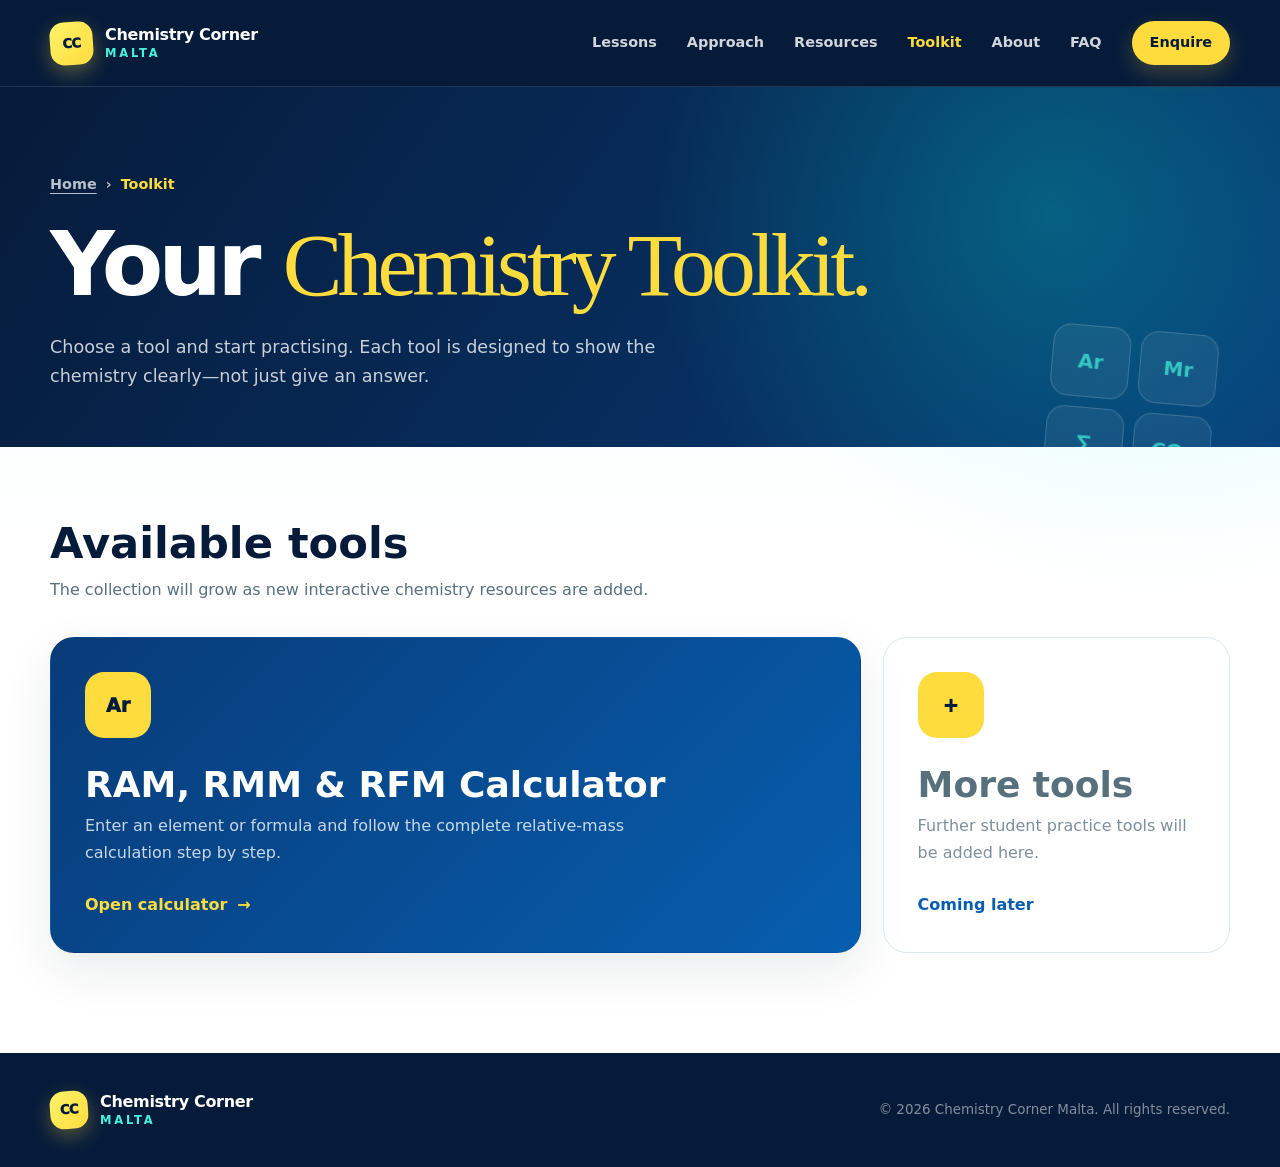
==== toolkit/index.html @ 8fa3ec8e "Create separate Chemistry Toolkit page" ====
<!doctype html>
<html lang="en">
<head>
  <meta charset="utf-8">
  <meta name="viewport" content="width=device-width, initial-scale=1">
  <meta name="description" content="Free student-friendly chemistry tools from Chemistry Corner Malta.">
  <meta name="theme-color" content="#061b3a">
  <title>Chemistry Toolkit | Chemistry Corner Malta</title>
  <link rel="stylesheet" href="../styles.css">
  <link rel="stylesheet" href="toolkit.css">
</head>
<body class="tool-page">
  <a class="skip-link" href="#main">Skip to main content</a>
  <header class="site-header" id="top">
    <div class="container nav-wrap">
      <a class="brand" href="../" aria-label="Chemistry Corner Malta home">
        <span class="brand-mark" aria-hidden="true">CC</span>
        <span><strong>Chemistry Corner</strong><small>Malta</small></span>
      </a>
      <button class="menu-toggle" type="button" aria-expanded="false" aria-controls="site-nav">
        <span class="sr-only">Open menu</span><span></span><span></span><span></span>
      </button>
      <nav id="site-nav" aria-label="Main navigation">
        <a href="../#lessons">Lessons</a>
        <a href="../#approach">Approach</a>
        <a href="../#resources">Resources</a>
        <a href="./" aria-current="page">Toolkit</a>
        <a href="../#about">About</a>
        <a href="../#faq">FAQ</a>
        <a class="nav-cta" href="../#contact">Enquire</a>
      </nav>
    </div>
  </header>

  <main class="subpage-main" id="main">
    <section class="toolkit-hero">
      <div class="container">
        <p class="breadcrumbs"><a href="../">Home</a><span aria-hidden="true">›</span><strong>Toolkit</strong></p>
        <h1>Your <em>Chemistry Toolkit.</em></h1>
        <p class="toolkit-hero-copy">Choose a tool and start practising. Each tool is designed to show the chemistry clearly—not just give an answer.</p>
        <div class="toolkit-symbols" aria-hidden="true"><span>Ar</span><span>Mr</span><span>∑</span><span>CO₂</span></div>
      </div>
    </section>

    <section class="toolkit-directory">
      <div class="container">
        <div class="directory-intro">
          <h2>Available tools</h2>
          <p>The collection will grow as new interactive chemistry resources are added.</p>
        </div>
        <div class="tool-grid">
          <a class="tool-card primary" href="mass-calculator/">
            <div>
              <span class="tool-card-icon" aria-hidden="true">Ar</span>
              <h2>RAM, RMM &amp; RFM Calculator</h2>
              <p>Enter an element or formula and follow the complete relative-mass calculation step by step.</p>
            </div>
            <span class="tool-card-action">Open calculator <span aria-hidden="true">→</span></span>
          </a>
          <article class="tool-card muted-card">
            <div>
              <span class="tool-card-icon" aria-hidden="true">+</span>
              <h3>More tools</h3>
              <p>Further student practice tools will be added here.</p>
            </div>
            <span class="tool-card-action">Coming later</span>
          </article>
        </div>
      </div>
    </section>
  </main>

  <footer>
    <div class="container footer-inner">
      <a class="brand footer-brand" href="../">
        <span class="brand-mark" aria-hidden="true">CC</span>
        <span><strong>Chemistry Corner</strong><small>Malta</small></span>
      </a>
      <p>© <span id="year">2026</span> Chemistry Corner Malta. All rights reserved.</p>
    </div>
  </footer>
  <script src="../script.js"></script>
</body>
</html>
---- styles.css ----
:root {
  --navy-950: #061b3a;
  --navy-900: #083b78;
  --navy-800: #075eaf;
  --teal-500: #00dbc8;
  --teal-400: #45f4df;
  --teal-100: #d6fffa;
  --gold-500: #ffdc3d;
  --blue-500: #2388ff;
  --purple-500: #7567f8;
  --coral-500: #ff6f70;
  --ink: #123352;
  --muted: #58707e;
  --paper: #f7fbfc;
  --white: #ffffff;
  --line: #dce8ec;
  --shadow: 0 24px 60px rgba(4, 31, 45, .12);
  --radius: 20px;
  --container: 1180px;
}

* { box-sizing: border-box; }
html { scroll-behavior: smooth; }
body { margin: 0; color: var(--ink); background: var(--white); font-family: Inter, ui-sans-serif, system-ui, -apple-system, BlinkMacSystemFont, "Segoe UI", sans-serif; font-size: 1rem; line-height: 1.65; }
img { max-width: 100%; display: block; }
a { color: inherit; }
.container { width: min(calc(100% - 40px), var(--container)); margin-inline: auto; }
.sr-only { position: absolute; width: 1px; height: 1px; padding: 0; margin: -1px; overflow: hidden; clip: rect(0,0,0,0); white-space: nowrap; border: 0; }
.skip-link { position: fixed; top: 8px; left: 8px; z-index: 1000; padding: 10px 16px; border-radius: 8px; background: var(--gold-500); color: var(--navy-950); transform: translateY(-150%); }
.skip-link:focus { transform: translateY(0); }

.site-header { position: absolute; inset: 0 0 auto; z-index: 20; color: var(--white); border-bottom: 1px solid rgba(255,255,255,.12); }
.nav-wrap { height: 86px; display: flex; align-items: center; justify-content: space-between; gap: 28px; }
.brand { display: inline-flex; align-items: center; gap: 12px; text-decoration: none; line-height: 1; }
.brand-mark { width: 43px; height: 43px; display: grid; place-items: center; border-radius: 14px; background: linear-gradient(135deg, #fff36a, var(--gold-500)); color: var(--navy-950); font-size: .82rem; font-weight: 950; letter-spacing: -.05em; box-shadow: 0 7px 20px rgba(255,220,61,.32); transform: rotate(-4deg); }
.brand strong { display: block; font-size: 1rem; letter-spacing: -.02em; }
.brand small { display: block; margin-top: 5px; font-size: .72rem; font-weight: 800; letter-spacing: .24em; text-transform: uppercase; color: var(--teal-400); }
nav { display: flex; align-items: center; gap: 30px; }
nav a { position: relative; text-decoration: none; font-size: .9rem; font-weight: 650; color: rgba(255,255,255,.82); }
nav a:not(.nav-cta)::after { content: ""; position: absolute; left: 0; right: 100%; bottom: -8px; height: 2px; background: var(--teal-400); transition: right .2s ease; }
nav a:hover, nav a:focus-visible { color: var(--white); }
nav a:hover::after, nav a:focus-visible::after { right: 0; }
.nav-cta { padding: 10px 18px; border: 0; border-radius: 999px; background: var(--gold-500); color: var(--navy-950); box-shadow: 0 8px 22px rgba(255,220,61,.22); }
.menu-toggle { display: none; width: 46px; height: 42px; padding: 9px; border: 0; border-radius: 10px; background: rgba(255,255,255,.1); color: white; }
.menu-toggle span:not(.sr-only) { display: block; height: 2px; margin: 5px 0; background: currentColor; }

.hero { min-height: 760px; position: relative; display: grid; align-items: center; overflow: hidden; background: var(--navy-950); color: var(--white); }
.hero-image { position: absolute; inset: 0; width: 100%; height: 100%; object-fit: cover; object-position: 65% center; opacity: .84; }
.hero-overlay { position: absolute; inset: 0; background: linear-gradient(90deg, rgba(6,27,58,.98) 0%, rgba(7,59,120,.90) 38%, rgba(0,122,156,.23) 76%, rgba(6,27,58,.18) 100%), linear-gradient(0deg, rgba(6,27,58,.72), transparent 40%); }
.hero-motifs { position: absolute; z-index: 1; inset: 130px max(3vw, 30px) auto auto; width: min(39vw, 520px); height: 520px; pointer-events: none; }
.hero-motifs span { position: absolute; display: grid; place-items: center; color: var(--navy-950); background: var(--gold-500); box-shadow: 0 16px 35px rgba(6,27,58,.2); }
.motif-atom { top: 5%; right: 12%; width: 92px; height: 92px; border-radius: 30px; font-size: 3rem; transform: rotate(8deg); }
.motif-formula { min-width: 82px; height: 55px; padding: 0 18px; border: 2px solid rgba(255,255,255,.7); border-radius: 18px; font-size: 1.1rem; font-weight: 900; letter-spacing: -.02em; }
.motif-water { top: 33%; right: 43%; background: var(--teal-400) !important; transform: rotate(-8deg); }
.motif-salt { top: 61%; right: 8%; transform: rotate(7deg); }
.motif-ph { top: 78%; right: 48%; background: #fff !important; color: var(--navy-800) !important; transform: rotate(-4deg); }
.hero-content { position: relative; z-index: 2; padding-top: 108px; }
.eyebrow { display: flex; align-items: center; gap: 10px; margin: 0 0 20px; color: var(--teal-400); font-size: .8rem; font-weight: 800; letter-spacing: .18em; text-transform: uppercase; }
.eyebrow span { width: 28px; height: 2px; background: currentColor; }
.eyebrow b { display: inline-grid; place-items: center; width: 27px; height: 27px; border-radius: 9px; color: var(--navy-950); background: var(--gold-500); font-size: .95rem; letter-spacing: 0; }
.eyebrow.dark { color: #087f7a; }
.eyebrow.light { color: var(--teal-400); }
.eyebrow.dark b { background: var(--teal-500); }
h1, h2, h3 { margin-top: 0; line-height: 1.08; }
h1 { max-width: 760px; margin-bottom: 24px; font-size: clamp(3rem, 6.6vw, 5.8rem); letter-spacing: -.065em; }
h1 em { color: var(--teal-400); font-style: normal; }
.hero-copy { max-width: 610px; margin: 0 0 34px; color: rgba(255,255,255,.77); font-size: clamp(1.05rem, 1.8vw, 1.24rem); }
.hero-actions { display: flex; flex-wrap: wrap; gap: 14px; }
.button { min-height: 52px; display: inline-flex; align-items: center; justify-content: center; gap: 12px; padding: 12px 23px; border-radius: 999px; text-decoration: none; font-weight: 750; transition: transform .2s ease, background .2s ease; }
.button:hover { transform: translateY(-2px); }
.button-primary { background: var(--gold-500); color: var(--navy-950); box-shadow: 0 12px 30px rgba(255,212,71,.28); }
.button-primary:hover { background: #ffd061; }
.button-secondary { border: 1px solid rgba(255,255,255,.38); color: var(--white); }
.button-secondary:hover { background: rgba(255,255,255,.08); }
.year-list { display: flex; flex-wrap: wrap; gap: 10px; margin: 52px 0 0; padding: 0; list-style: none; }
.year-list li { padding: 7px 13px; border-radius: 999px; border: 1px solid rgba(69,244,223,.42); color: #eafffc; background: rgba(0,219,200,.11); font-size: .82rem; font-weight: 700; }

.section { padding: 110px 0; }
.section-heading { margin-bottom: 48px; }
.split-heading { display: grid; grid-template-columns: 1.15fr .7fr; align-items: end; gap: 80px; }
.section h2, .contact h2 { margin-bottom: 0; font-size: clamp(2.25rem, 4.2vw, 4rem); letter-spacing: -.05em; }
.split-heading > p { margin: 0 0 5px; color: var(--muted); font-size: 1.05rem; }
.lessons { position: relative; overflow: hidden; background: linear-gradient(180deg, #fff, #f4fbff); }
.lessons::before { content: ""; position: absolute; width: 350px; height: 350px; right: -210px; top: 90px; border-radius: 50%; background: rgba(0,219,200,.14); box-shadow: -80px 250px 0 rgba(255,220,61,.09); }
.service-grid { display: grid; grid-template-columns: repeat(3, 1fr); gap: 20px; }
.service-card { position: relative; min-height: 430px; padding: 34px; overflow: hidden; border: 1px solid var(--line); border-radius: var(--radius); background: var(--white); box-shadow: 0 12px 32px rgba(16,43,59,.05); transition: transform .25s ease, box-shadow .25s ease; }
.service-card:hover { transform: translateY(-6px); box-shadow: var(--shadow); }
.service-card.featured { color: var(--white); border-color: transparent; background: linear-gradient(150deg, #0877d8, #00bfae); }
.service-card:nth-child(2) { border-top: 5px solid var(--teal-500); background: linear-gradient(180deg, #fff, #f1fffc); }
.service-card:nth-child(3) { border-top: 5px solid var(--gold-500); background: linear-gradient(180deg, #fff, #fffbed); }
.card-number { position: absolute; top: 24px; right: 28px; color: #c6d6dc; font-size: .77rem; font-weight: 800; letter-spacing: .12em; }
.featured .card-number { color: rgba(255,255,255,.35); }
.service-icon { width: 62px; height: 62px; margin-bottom: 43px; display: grid; place-items: center; border: 2px solid rgba(0,219,200,.22); border-radius: 20px; background: var(--teal-100); color: #087f7a; font-size: 1.8rem; font-weight: 850; box-shadow: 7px 7px 0 rgba(255,220,61,.5); transform: rotate(-3deg); }
.service-icon.formula-icon { font-size: 1.15rem; letter-spacing: -.04em; }
.featured .service-icon { border-color: rgba(255,255,255,.5); background: var(--gold-500); color: var(--navy-950); box-shadow: 7px 7px 0 rgba(69,244,223,.5); }
.service-card h3 { margin-bottom: 17px; font-size: 1.55rem; letter-spacing: -.03em; }
.service-card p { color: var(--muted); }
.featured p { color: rgba(255,255,255,.7); }
.service-card ul { padding: 0; margin: 26px 0 0; list-style: none; }
.service-card li { position: relative; padding: 8px 0 8px 22px; border-top: 1px solid var(--line); font-size: .91rem; font-weight: 650; }
.service-card li::before { content: ""; position: absolute; left: 1px; top: 16px; width: 7px; height: 7px; border-radius: 50%; background: var(--teal-500); }
.featured li { border-color: rgba(255,255,255,.12); }

.approach { position: relative; overflow: hidden; color: var(--white); background: linear-gradient(125deg, #106fe0 0%, #0a8cc0 47%, #00a89d 100%); }
.approach::after { content: ""; position: absolute; width: 420px; height: 420px; right: -180px; bottom: -220px; border-radius: 50%; border: 70px solid rgba(255,255,255,.08); }
.approach .container { position: relative; z-index: 1; }
.approach-layout { display: grid; grid-template-columns: .75fr 1.15fr; gap: 100px; align-items: start; }
.approach-intro { position: sticky; top: 120px; }
.approach-intro h2 { margin-bottom: 24px; }
.approach-intro > p:last-child { max-width: 430px; color: rgba(255,255,255,.64); font-size: 1.08rem; }
.steps { margin: 0; padding: 0; list-style: none; border-top: 1px solid rgba(255,255,255,.15); }
.steps li { display: grid; grid-template-columns: 75px 1fr; gap: 20px; padding: 37px 0; border-bottom: 1px solid rgba(255,255,255,.15); }
.step-number { color: var(--gold-500); font-size: .8rem; font-weight: 850; letter-spacing: .16em; }
.steps h3 { margin-bottom: 9px; font-size: 1.55rem; }
.steps h3 { display: flex; align-items: center; gap: 12px; }
.step-icon { width: 36px; height: 36px; flex: 0 0 36px; display: grid; place-items: center; border: 1px solid rgba(255,255,255,.42); border-radius: 11px; background: var(--gold-500); color: var(--navy-950); font-size: .8rem; font-weight: 900; box-shadow: 4px 4px 0 rgba(69,244,223,.38); transform: rotate(-4deg); }
.steps p { max-width: 570px; margin: 0; color: rgba(255,255,255,.62); }

.resources { background: var(--paper); }
.resource-layout { display: grid; grid-template-columns: 1fr .85fr; gap: 90px; align-items: center; }
.resource-copy h2 { margin-bottom: 25px; }
.resource-copy > p { max-width: 620px; color: var(--muted); font-size: 1.05rem; }
.resource-tags { display: flex; flex-wrap: wrap; gap: 9px; margin-top: 30px; }
.resource-tags span { padding: 8px 14px; border: 1px solid rgba(0,219,200,.4); border-radius: 999px; color: #075f69; background: var(--teal-100); font-size: .86rem; font-weight: 750; }
.resource-tags span:nth-child(even) { border-color: rgba(255,220,61,.7); background: #fff9ce; color: #685400; }
.resource-panel { position: relative; padding: 42px; border-radius: 28px; background: linear-gradient(135deg, #237ff4, #04c8b7); box-shadow: var(--shadow); }
.resource-panel::before, .resource-panel::after { content: ""; position: absolute; border-radius: 50%; background: rgba(255,255,255,.08); }
.resource-panel::before { width: 180px; height: 180px; top: -60px; right: -30px; }
.resource-panel::after { width: 110px; height: 110px; bottom: -30px; left: -30px; }
.resource-sheet { position: relative; z-index: 1; min-height: 360px; padding: 40px; border-radius: 10px 10px 28px 10px; background: var(--white); box-shadow: 0 18px 38px rgba(0,0,0,.18); transform: rotate(1.5deg); }
.sheet-label { color: #087f7a; font-size: .78rem; font-weight: 850; letter-spacing: .13em; text-transform: uppercase; }
.sheet-icons { display: flex; gap: 9px; margin-top: 32px; }
.sheet-icons span { width: 44px; height: 44px; display: grid; place-items: center; border-radius: 13px; background: var(--teal-100); color: #087f7a; font-weight: 900; box-shadow: 4px 4px 0 rgba(255,220,61,.55); }
.sheet-icons span:nth-child(2) { background: var(--gold-500); color: var(--navy-950); }
.sheet-icons span:nth-child(3) { font-size: .75rem; }
.resource-sheet h3 { margin: 34px 0 16px; font-size: 2.1rem; letter-spacing: -.045em; }
.resource-sheet p { color: var(--muted); }
.sheet-line { height: 7px; margin-top: 24px; border-radius: 999px; background: #dfeaed; }
.sheet-line.short { width: 68%; margin-top: 11px; }
.coming-soon { position: absolute; right: 28px; bottom: 28px; padding: 8px 13px; border-radius: 8px; background: var(--gold-500); color: var(--navy-950); font-size: .8rem; font-weight: 850; text-transform: uppercase; transform: rotate(-2deg); }

.toolkit { position: relative; overflow: hidden; background: linear-gradient(145deg, #073d78 0%, #086cab 47%, #00a99f 100%); color: var(--white); }
.toolkit::before { content: "Ar"; position: absolute; right: -34px; top: -70px; width: 240px; height: 240px; display: grid; place-items: center; border: 2px solid rgba(255,255,255,.18); border-radius: 42px; color: rgba(255,255,255,.1); background: rgba(69,244,223,.08); font-size: 6rem; font-weight: 900; transform: rotate(10deg); }
.toolkit .container { position: relative; z-index: 1; }
.toolkit .eyebrow.dark { color: var(--teal-400); }
.toolkit .eyebrow.dark b { background: var(--gold-500); }
.toolkit-heading > p { color: rgba(255,255,255,.76); }
.calculator-shell { display: grid; grid-template-columns: .88fr 1.12fr; gap: 24px; align-items: stretch; }
.mass-calculator, .calculator-result { min-height: 510px; padding: 38px; border: 1px solid rgba(255,255,255,.22); border-radius: 26px; box-shadow: 0 24px 60px rgba(4,31,45,.18); }
.mass-calculator { background: rgba(6,27,58,.42); backdrop-filter: blur(10px); }
.calculator-title { display: flex; align-items: center; gap: 15px; margin-bottom: 31px; }
.calculator-title strong, .calculator-title small { display: block; }
.calculator-title strong { font-size: 1.15rem; }
.calculator-title small { margin-top: 3px; color: rgba(255,255,255,.62); font-size: .78rem; }
.calculator-symbol { width: 58px; height: 58px; flex: 0 0 58px; display: grid; place-items: center; border: 2px solid rgba(255,255,255,.65); border-radius: 16px; background: var(--gold-500); color: var(--navy-950); font-size: 1.1rem; font-weight: 900; box-shadow: 6px 6px 0 rgba(69,244,223,.4); transform: rotate(-3deg); }
.mass-calculator label { display: block; margin: 0 0 7px; color: #eafffc; font-size: .88rem; font-weight: 800; }
.mass-calculator select, .mass-calculator input { width: 100%; height: 54px; margin-bottom: 20px; padding: 0 15px; border: 1px solid rgba(255,255,255,.34); border-radius: 12px; outline: none; background: rgba(255,255,255,.97); color: var(--ink); font: inherit; }
.mass-calculator input { font-size: 1.12rem; font-weight: 800; letter-spacing: .02em; }
.mass-calculator select:focus, .mass-calculator input:focus { border-color: var(--gold-500); box-shadow: 0 0 0 4px rgba(255,220,61,.18); }
.mass-type-guide { display: grid; grid-template-columns: 54px 1fr; gap: 14px; align-items: center; margin: -5px 0 24px; padding: 15px; border: 1px solid rgba(69,244,223,.32); border-radius: 15px; background: rgba(0,219,200,.1); }
.mass-type-guide > span { width: 54px; height: 54px; display: grid; place-items: center; border-radius: 13px; background: var(--teal-400); color: var(--navy-950); font-size: .82rem; font-weight: 900; }
.mass-type-guide p { margin: 0; color: rgba(255,255,255,.78); font-size: .78rem; line-height: 1.5; }
.mass-type-guide strong { color: var(--white); }
.formula-help { margin: -8px 0 25px; color: rgba(255,255,255,.68); font-size: .78rem; line-height: 1.5; }
.calculator-actions { display: flex; flex-wrap: wrap; align-items: center; gap: 12px; }
.calculate-button { border: 0; cursor: pointer; background: var(--gold-500); color: var(--navy-950); font: inherit; }
.example-button { min-height: 48px; padding: 10px 5px; border: 0; cursor: pointer; color: var(--teal-400); background: transparent; font: inherit; font-size: .88rem; font-weight: 800; text-decoration: underline; text-underline-offset: 4px; }
.calculator-result { overflow: hidden; background: var(--white); color: var(--ink); }
.result-empty { height: 100%; display: grid; place-items: center; align-content: center; text-align: center; }
.result-empty h3 { margin: 27px 0 9px; font-size: 1.55rem; }
.result-empty p { max-width: 390px; margin: 0; color: var(--muted); }
.result-molecule { display: flex; align-items: center; }
.result-molecule span { position: relative; z-index: 1; width: 64px; height: 64px; margin: 0 -4px; display: grid; place-items: center; border: 4px solid var(--white); border-radius: 50%; background: var(--teal-500); color: var(--navy-950); font-size: 1rem; font-weight: 900; box-shadow: 0 9px 24px rgba(4,31,45,.14); }
.result-molecule span:nth-child(2) { z-index: 2; width: 78px; height: 78px; background: var(--gold-500); font-size: 1.15rem; }
.result-heading { display: flex; align-items: center; justify-content: space-between; gap: 18px; padding-bottom: 23px; border-bottom: 1px solid var(--line); }
.result-heading span { display: block; color: #087f7a; font-size: .75rem; font-weight: 850; letter-spacing: .12em; text-transform: uppercase; }
.result-heading h3 { margin: 5px 0 0; font-size: clamp(1.7rem, 3vw, 2.35rem); letter-spacing: -.045em; overflow-wrap: anywhere; }
.result-badge { min-width: 70px; height: 70px; display: grid; place-items: center; border-radius: 18px; background: var(--gold-500); color: var(--navy-950); font-size: .92rem; font-weight: 900; box-shadow: 6px 6px 0 var(--teal-100); transform: rotate(3deg); }
.mass-breakdown { width: 100%; margin-top: 24px; border-collapse: collapse; }
.mass-breakdown th, .mass-breakdown td { padding: 12px 8px; border-bottom: 1px solid var(--line); text-align: left; }
.mass-breakdown th { color: var(--muted); font-size: .75rem; letter-spacing: .06em; text-transform: uppercase; }
.mass-breakdown td { font-size: .91rem; }
.mass-breakdown td:last-child, .mass-breakdown th:last-child { text-align: right; }
.element-chip { display: inline-grid; place-items: center; min-width: 36px; height: 36px; padding: 0 8px; border-radius: 9px; background: var(--teal-100); color: #087f7a; font-weight: 900; }
.mass-total { display: flex; align-items: end; justify-content: space-between; gap: 20px; margin-top: 24px; padding: 20px 22px; border-radius: 16px; background: linear-gradient(135deg, #e8fffb, #fff9c9); }
.mass-total span { color: var(--muted); font-size: .82rem; font-weight: 750; }
.mass-total strong { color: var(--navy-900); font-size: clamp(2rem, 4vw, 3rem); line-height: 1; letter-spacing: -.05em; }
.calculator-error { height: 100%; display: grid; place-items: center; align-content: center; text-align: center; }
.calculator-error strong { display: grid; place-items: center; width: 62px; height: 62px; margin-bottom: 20px; border-radius: 18px; background: #fff0c2; color: #775c00; font-size: 1.6rem; }
.calculator-error h3 { margin-bottom: 10px; font-size: 1.5rem; }
.calculator-error p { max-width: 430px; margin: 0; color: var(--muted); }
.calculator-note { margin: 20px 4px 0; color: rgba(255,255,255,.73); font-size: .8rem; }
.calculator-note strong { color: var(--gold-500); }

.about-layout { display: grid; grid-template-columns: .65fr 1.2fr; gap: 90px; align-items: center; }
.about-monogram { position: relative; aspect-ratio: 1; display: grid; place-items: center; align-content: center; border: 13px solid var(--teal-500); border-radius: 50%; color: var(--white); background: linear-gradient(145deg, var(--navy-800), #083b78); box-shadow: inset 0 0 0 10px rgba(69,244,223,.12), 14px 14px 0 rgba(255,220,61,.72), var(--shadow); }
.about-monogram span { font-size: clamp(4.5rem, 10vw, 8rem); line-height: 1; font-weight: 850; letter-spacing: -.09em; color: var(--teal-400); }
.about-monogram small { margin-top: 14px; font-size: .77rem; font-weight: 800; letter-spacing: .16em; text-transform: uppercase; }
.about-copy h2 { margin-bottom: 25px; }
.about-copy > p { color: var(--muted); font-size: 1.06rem; }
.values { display: flex; flex-wrap: wrap; gap: 22px; margin-top: 30px; }
.values span { position: relative; padding-left: 18px; font-weight: 800; }
.values span::before { content: ""; position: absolute; left: 0; top: .62em; width: 8px; height: 8px; border-radius: 50%; background: var(--gold-500); }

.faq { background: linear-gradient(180deg, #eafffc, #fffdf0); }
.faq-layout { display: grid; grid-template-columns: .75fr 1.1fr; gap: 85px; align-items: start; }
.faq-heading { position: sticky; top: 110px; }
.faq-heading h2 { margin-bottom: 22px; }
.faq-heading > p:last-child { max-width: 430px; color: var(--muted); }
.faq-list { border-top: 1px solid #c8dce9; }
.faq-list details { border-bottom: 1px solid #c8dce9; }
.faq-list summary { display: flex; align-items: center; justify-content: space-between; gap: 20px; padding: 25px 4px; cursor: pointer; list-style: none; color: var(--navy-900); font-size: 1.08rem; font-weight: 800; }
.faq-list summary::-webkit-details-marker { display: none; }
.faq-list summary span { width: 32px; height: 32px; flex: 0 0 32px; display: grid; place-items: center; border-radius: 50%; background: var(--teal-100); color: #087f7a; font-size: 1.3rem; transition: transform .2s ease, background .2s ease; }
.faq-list details[open] summary span { transform: rotate(45deg); background: var(--gold-500); color: var(--navy-950); }
.faq-list details p { margin: -7px 50px 25px 4px; color: var(--muted); }

.contact { position: relative; overflow: hidden; padding: 96px 0; color: var(--white); background: linear-gradient(125deg, #075eaf 0%, #078eb7 45%, #00bfae 100%); }
.contact::after { content: ""; position: absolute; right: -100px; top: -120px; width: 330px; height: 330px; border: 65px solid rgba(255,220,61,.18); border-radius: 50%; pointer-events: none; }
.contact .container { position: relative; z-index: 1; }
.contact-heading { max-width: 780px; margin-bottom: 43px; }
.contact-heading h2 { margin-bottom: 18px; }
.contact-heading > p:last-child { margin-bottom: 0; color: rgba(255,255,255,.76); font-size: 1.08rem; }
.contact-grid { display: grid; grid-template-columns: .78fr 1.22fr; gap: 24px; align-items: stretch; }
.contact-card, .enquiry-form { padding: 36px; border: 1px solid rgba(255,255,255,.22); border-radius: 25px; background: rgba(6,27,58,.28); box-shadow: 0 24px 60px rgba(6,27,58,.18); backdrop-filter: blur(8px); }
.contact-card { display: flex; flex-direction: column; align-items: flex-start; }
.contact-chemistry { display: flex; gap: 9px; margin-bottom: 24px; }
.contact-chemistry span { width: 47px; height: 47px; display: grid; place-items: center; border: 2px solid rgba(255,255,255,.62); border-radius: 12px; background: var(--gold-500); color: var(--navy-950); font-size: .9rem; font-weight: 900; box-shadow: 5px 5px 0 rgba(69,244,223,.4); }
.contact-chemistry span:nth-child(2) { background: var(--teal-400); }
.contact-label, .form-title > span { color: var(--teal-400); font-size: .76rem; font-weight: 850; letter-spacing: .13em; text-transform: uppercase; }
.phone-number { margin: 14px 0 18px; color: var(--white); text-decoration: none; font-size: clamp(1.75rem, 3vw, 2.45rem); font-weight: 850; letter-spacing: -.045em; }
.phone-number:hover, .phone-number:focus-visible { color: var(--gold-500); }
.contact-card > p { margin: 0; color: rgba(255,255,255,.73); }
.contact-actions { width: 100%; display: grid; gap: 11px; margin-top: auto; padding-top: 35px; }
.button-call { background: var(--gold-500); color: var(--navy-950); }
.button-whatsapp { background: #25d366; color: #052c18; }
.enquiry-form { background: rgba(255,255,255,.96); color: var(--ink); }
.form-title { margin-bottom: 22px; }
.form-title > span { color: #087f7a; }
.form-title p { margin: 5px 0 0; color: var(--muted); }
.form-row { display: grid; grid-template-columns: 1fr 1fr; gap: 14px; }
.enquiry-form label { display: grid; gap: 7px; margin-bottom: 15px; color: var(--navy-900); font-size: .86rem; font-weight: 780; }
.enquiry-form input, .enquiry-form select, .enquiry-form textarea { width: 100%; border: 1px solid #c9dae4; border-radius: 11px; background: var(--white); color: var(--ink); font: inherit; outline: none; }
.enquiry-form input, .enquiry-form select { height: 49px; padding: 0 13px; }
.enquiry-form textarea { min-height: 128px; padding: 12px 13px; resize: vertical; }
.enquiry-form input:focus, .enquiry-form select:focus, .enquiry-form textarea:focus { border-color: var(--blue-500); box-shadow: 0 0 0 4px rgba(35,136,255,.12); }
.form-submit { width: 100%; border: 0; cursor: pointer; background: #25d366; color: #052c18; font: inherit; }
.privacy-note { margin: 13px 0 0; color: #6f8490; font-size: .74rem; line-height: 1.45; }
.form-status { min-height: 1.4em; margin: 8px 0 0; color: #087f7a; font-size: .82rem; font-weight: 750; }

footer { padding: 38px 0; color: var(--white); background: var(--navy-950); }
.footer-inner { display: flex; align-items: center; justify-content: space-between; gap: 30px; }
.footer-inner p { margin: 0; color: rgba(255,255,255,.5); font-size: .84rem; }
.footer-brand .brand-mark { width: 38px; height: 38px; }

@media (max-width: 900px) {
  .site-header { position: absolute; }
  .menu-toggle { display: block; }
  nav { position: absolute; top: 76px; left: 20px; right: 20px; display: none; padding: 18px; flex-direction: column; align-items: stretch; gap: 8px; border-radius: 16px; color: var(--white); background: rgba(4,19,30,.98); box-shadow: var(--shadow); }
  nav.open { display: flex; }
  nav a { padding: 10px 12px; }
  .nav-cta { text-align: center; background: var(--gold-500); color: var(--navy-950); border: 0; }
  .hero { min-height: 720px; }
  .hero-image { object-position: 73% center; opacity: .48; }
  .hero-overlay { background: linear-gradient(90deg, rgba(6,27,58,.98), rgba(7,59,120,.68)), linear-gradient(0deg, rgba(6,27,58,.82), transparent); }
  .hero-motifs { right: -25px; width: 330px; opacity: .65; }
  .motif-atom { right: 5%; }
  .motif-water { right: 38%; }
  .split-heading, .approach-layout, .resource-layout, .about-layout, .faq-layout, .contact-grid, .calculator-shell { grid-template-columns: 1fr; gap: 45px; }
  .service-grid { grid-template-columns: 1fr; }
  .service-card { min-height: auto; }
  .approach-intro { position: static; }
  .faq-heading { position: static; }
  .about-monogram { width: min(420px, 100%); margin-inline: auto; }
}

@media (max-width: 600px) {
  .container { width: min(calc(100% - 28px), var(--container)); }
  .nav-wrap { height: 76px; }
  .brand-mark { width: 38px; height: 38px; }
  .brand strong { font-size: .92rem; }
  .hero { min-height: 700px; }
  .hero-content { padding-top: 96px; }
  .hero-motifs { inset: 115px -48px auto auto; width: 215px; height: 470px; opacity: .45; }
  .motif-atom { width: 70px; height: 70px; border-radius: 23px; font-size: 2.2rem; }
  .motif-formula { min-width: 66px; height: 44px; padding: 0 12px; font-size: .9rem; }
  .motif-salt, .motif-ph { display: none !important; }
  h1 { font-size: clamp(2.75rem, 15vw, 4.2rem); }
  .hero-copy { font-size: 1rem; }
  .hero-actions { align-items: stretch; flex-direction: column; }
  .button { width: 100%; }
  .year-list { margin-top: 36px; }
  .section { padding: 78px 0; }
  .service-card { padding: 27px; }
  .service-icon { margin-bottom: 34px; }
  .steps li { grid-template-columns: 50px 1fr; gap: 12px; }
  .resource-panel { padding: 24px; }
  .resource-sheet { min-height: 330px; padding: 28px; }
  .resource-sheet h3 { margin-top: 55px; font-size: 1.75rem; }
  .mass-calculator, .calculator-result { min-height: auto; padding: 26px; }
  .calculator-result { min-height: 420px; }
  .calculator-actions { align-items: stretch; flex-direction: column; }
  .example-button { width: 100%; }
  .result-heading { align-items: flex-start; }
  .result-badge { min-width: 58px; height: 58px; }
  .mass-breakdown { display: block; overflow-x: auto; }
  .mass-total { align-items: flex-start; flex-direction: column; }
  .values { gap: 12px 20px; }
  .contact { padding: 70px 0; }
  .contact-card, .enquiry-form { padding: 26px; }
  .form-row { grid-template-columns: 1fr; gap: 0; }
  .footer-inner { align-items: flex-start; flex-direction: column; }
}

@media (prefers-reduced-motion: reduce) {
  html { scroll-behavior: auto; }
  *, *::before, *::after { transition-duration: .01ms !important; animation-duration: .01ms !important; }
}
---- toolkit/toolkit.css ----
/* Toolkit subpages */
.tool-page {
  min-height: 100vh;
  background:
    radial-gradient(circle at 90% 10%, rgba(69,244,223,.20), transparent 30rem),
    linear-gradient(180deg, #eefefd 0, #fff 34rem);
}
.tool-page .site-header {
  position: relative;
  color: var(--white);
  background: var(--navy-950);
}
.tool-page nav a[aria-current="page"] {
  color: var(--gold-500);
}
.subpage-main { min-height: 70vh; }
.toolkit-hero {
  padding: 86px 0 56px;
  color: var(--white);
  background:
    radial-gradient(circle at 82% 35%, rgba(0,219,200,.27), transparent 25rem),
    linear-gradient(125deg, var(--navy-950), var(--navy-900));
  overflow: hidden;
}
.toolkit-hero .container {
  position: relative;
}
.breadcrumbs {
  display: flex;
  align-items: center;
  gap: 9px;
  margin: 0 0 24px;
  color: rgba(255,255,255,.72);
  font-size: .9rem;
  font-weight: 700;
}
.breadcrumbs a { text-underline-offset: 4px; }
.breadcrumbs strong { color: var(--gold-500); }
.toolkit-hero h1 {
  max-width: 850px;
  margin: 0;
  font-size: clamp(2.65rem, 7vw, 5.7rem);
  line-height: .98;
  letter-spacing: -.055em;
}
.toolkit-hero h1 em {
  color: var(--gold-500);
  font-family: Georgia, serif;
  font-weight: 500;
}
.toolkit-hero-copy {
  max-width: 670px;
  margin: 24px 0 0;
  color: rgba(255,255,255,.78);
  font-size: 1.1rem;
}
.toolkit-symbols {
  position: absolute;
  right: 1rem;
  bottom: -5.8rem;
  display: grid;
  grid-template-columns: repeat(2, 78px);
  gap: 10px;
  transform: rotate(5deg);
  opacity: .72;
}
.toolkit-symbols span {
  display: grid;
  min-height: 72px;
  place-items: center;
  border: 1px solid rgba(255,255,255,.24);
  border-radius: 18px;
  background: rgba(255,255,255,.08);
  color: var(--teal-400);
  font-size: 1.25rem;
  font-weight: 900;
  backdrop-filter: blur(8px);
}
.toolkit-directory { padding: 72px 0 100px; }
.directory-intro {
  max-width: 680px;
  margin-bottom: 34px;
}
.directory-intro h2 {
  margin: 0 0 10px;
  color: var(--navy-950);
  font-size: clamp(1.75rem, 4vw, 2.7rem);
  line-height: 1.12;
}
.directory-intro p { margin: 0; color: var(--muted); }
.tool-grid {
  display: grid;
  grid-template-columns: minmax(0, 1.4fr) minmax(250px, .6fr);
  gap: 22px;
}
.tool-card {
  position: relative;
  display: flex;
  min-height: 270px;
  padding: 34px;
  flex-direction: column;
  justify-content: space-between;
  overflow: hidden;
  border: 1px solid var(--line);
  border-radius: 24px;
  color: var(--ink);
  background: var(--white);
  box-shadow: 0 18px 50px rgba(4,31,45,.09);
  text-decoration: none;
  transition: transform .2s ease, box-shadow .2s ease, border-color .2s ease;
}
a.tool-card:hover, a.tool-card:focus-visible {
  transform: translateY(-4px);
  border-color: var(--teal-500);
  box-shadow: 0 24px 60px rgba(4,31,45,.14);
}
.tool-card.primary {
  color: var(--white);
  border-color: transparent;
  background: linear-gradient(135deg, var(--navy-900), var(--navy-800));
}
.tool-card.muted-card {
  color: var(--muted);
  box-shadow: none;
  background: rgba(255,255,255,.62);
}
.tool-card-icon {
  display: grid;
  width: 66px;
  height: 66px;
  place-items: center;
  border-radius: 19px;
  color: var(--navy-950);
  background: var(--gold-500);
  font-size: 1.18rem;
  font-weight: 950;
}
.tool-card h2, .tool-card h3 {
  margin: 28px 0 8px;
  color: inherit;
  font-size: clamp(1.5rem, 3vw, 2.25rem);
  line-height: 1.08;
}
.tool-card p { max-width: 600px; margin: 0; color: inherit; opacity: .78; }
.tool-card-action {
  display: inline-flex;
  margin-top: 26px;
  align-items: center;
  gap: 10px;
  color: var(--gold-500);
  font-weight: 900;
}
.muted-card .tool-card-action { color: var(--navy-800); }
.calculator-page-intro {
  padding: 56px 0 22px;
}
.calculator-page-intro .eyebrow { margin-bottom: 12px; }
.calculator-page-intro h1 {
  max-width: 900px;
  margin: 0;
  color: var(--navy-950);
  font-size: clamp(2.4rem, 6vw, 4.8rem);
  line-height: 1;
  letter-spacing: -.05em;
}
.calculator-page-intro p:last-child {
  max-width: 760px;
  margin: 20px 0 0;
  color: var(--muted);
  font-size: 1.05rem;
}
.calculator-workspace { padding: 28px 0 100px; }
.calculator-workspace .calculator-shell { margin-top: 0; }
.back-link {
  display: inline-flex;
  margin-top: 30px;
  align-items: center;
  gap: 8px;
  color: var(--navy-800);
  font-weight: 850;
  text-decoration: none;
}
.back-link:hover { text-decoration: underline; text-underline-offset: 4px; }

@media (max-width: 900px) {
  .tool-page .site-header { position: relative; }
  .toolkit-symbols { display: none; }
  .tool-grid { grid-template-columns: 1fr; }
}
@media (max-width: 600px) {
  .toolkit-hero { padding: 56px 0 44px; }
  .toolkit-hero h1 { font-size: clamp(2.55rem, 14vw, 4rem); }
  .toolkit-directory { padding: 52px 0 76px; }
  .tool-card { min-height: 245px; padding: 26px; }
  .calculator-page-intro { padding: 42px 0 12px; }
  .calculator-workspace { padding-bottom: 72px; }
}
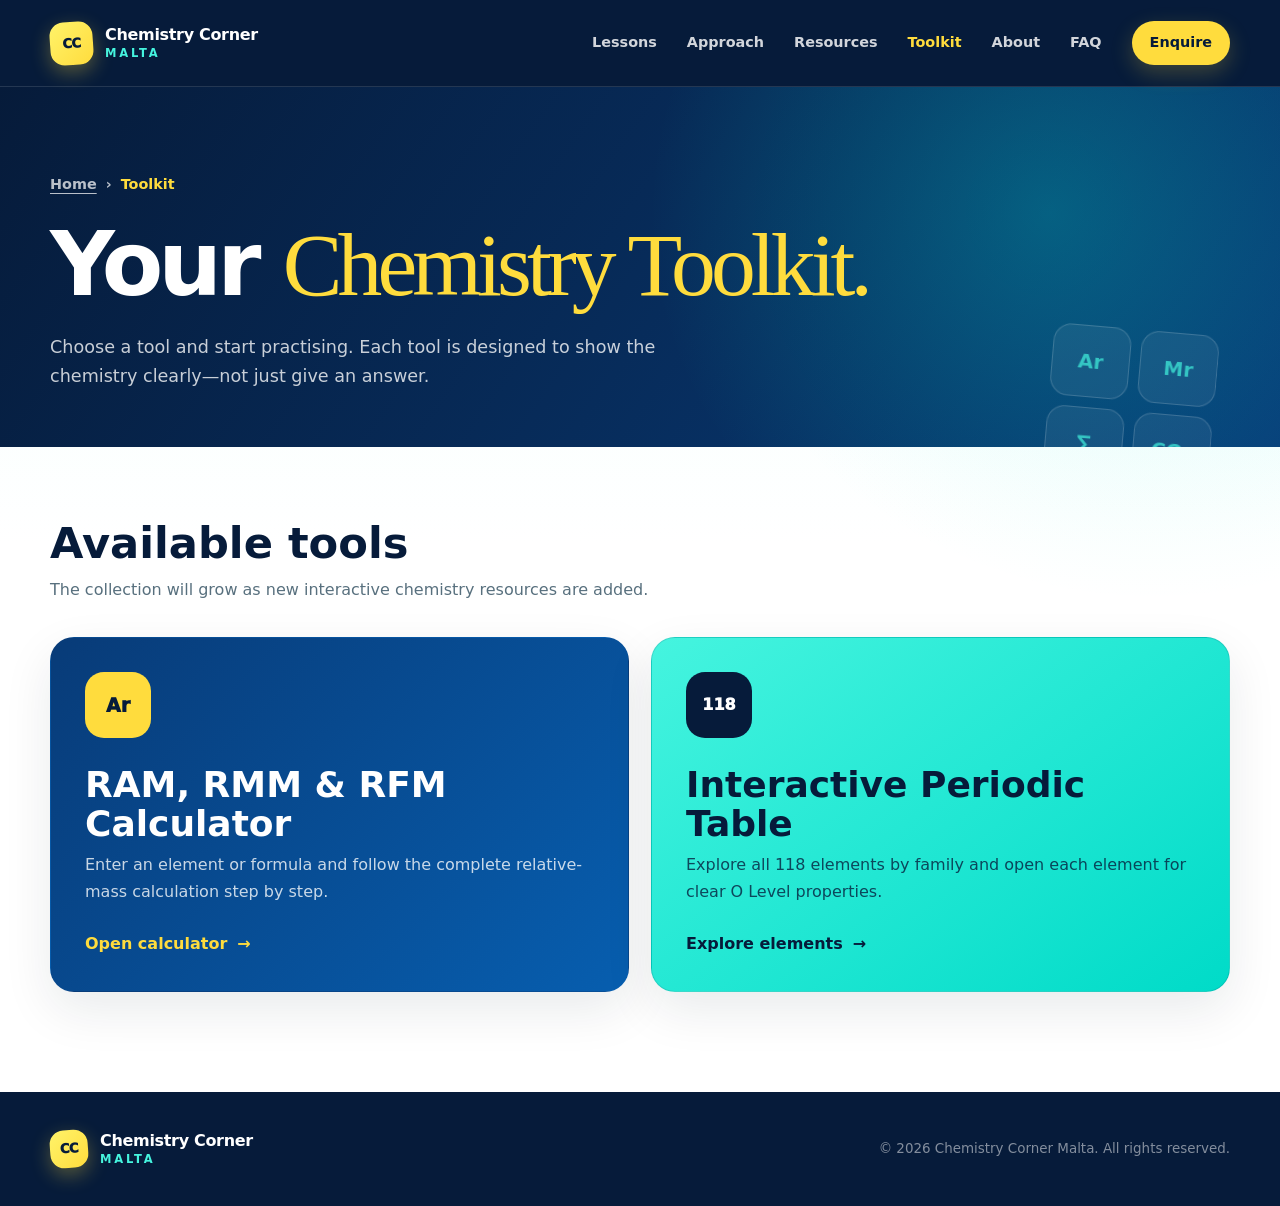
==== commit 0db39d99: "Add interactive periodic table to Chemistry Toolkit" ====
--- a/toolkit/index.html
+++ b/toolkit/index.html
@@ -3,7 +3,7 @@
 <head>
   <meta charset="utf-8">
   <meta name="viewport" content="width=device-width, initial-scale=1">
-  <meta name="description" content="Free student-friendly chemistry tools from Chemistry Corner Malta.">
+  <meta name="description" content="Free student-friendly chemistry calculators and an interactive periodic table from Chemistry Corner Malta.">
   <meta name="theme-color" content="#061b3a">
   <title>Chemistry Toolkit | Chemistry Corner Malta</title>
   <link rel="stylesheet" href="../styles.css">
@@ -57,14 +57,14 @@
             </div>
             <span class="tool-card-action">Open calculator <span aria-hidden="true">→</span></span>
           </a>
-          <article class="tool-card muted-card">
+          <a class="tool-card periodic-card" href="periodic-table/">
             <div>
-              <span class="tool-card-icon" aria-hidden="true">+</span>
-              <h3>More tools</h3>
-              <p>Further student practice tools will be added here.</p>
+              <span class="tool-card-icon" aria-hidden="true">118</span>
+              <h3>Interactive Periodic Table</h3>
+              <p>Explore all 118 elements by family and open each element for clear O Level properties.</p>
             </div>
-            <span class="tool-card-action">Coming later</span>
-          </article>
+            <span class="tool-card-action">Explore elements <span aria-hidden="true">→</span></span>
+          </a>
         </div>
       </div>
     </section>
--- a/toolkit/toolkit.css
+++ b/toolkit/toolkit.css
@@ -90,7 +90,7 @@
 .directory-intro p { margin: 0; color: var(--muted); }
 .tool-grid {
   display: grid;
-  grid-template-columns: minmax(0, 1.4fr) minmax(250px, .6fr);
+  grid-template-columns: repeat(2, minmax(0, 1fr));
   gap: 22px;
 }
 .tool-card {
@@ -154,6 +154,8 @@
 .calculator-page-intro {
   padding: 56px 0 22px;
 }
+.calculator-page-intro .breadcrumbs { color: var(--muted); }
+.calculator-page-intro .breadcrumbs strong { color: var(--navy-800); }
 .calculator-page-intro .eyebrow { margin-bottom: 12px; }
 .calculator-page-intro h1 {
   max-width: 900px;
@@ -195,3 +197,15 @@
   .calculator-page-intro { padding: 42px 0 12px; }
   .calculator-workspace { padding-bottom: 72px; }
 }
+
+.tool-card.periodic-card {
+  color: var(--navy-950);
+  border-color: rgba(6,27,58,.12);
+  background: linear-gradient(145deg, var(--teal-400), var(--teal-500));
+}
+.periodic-card .tool-card-icon {
+  color: var(--white);
+  background: var(--navy-950);
+  font-size: 1rem;
+}
+.periodic-card .tool-card-action { color: var(--navy-950); }
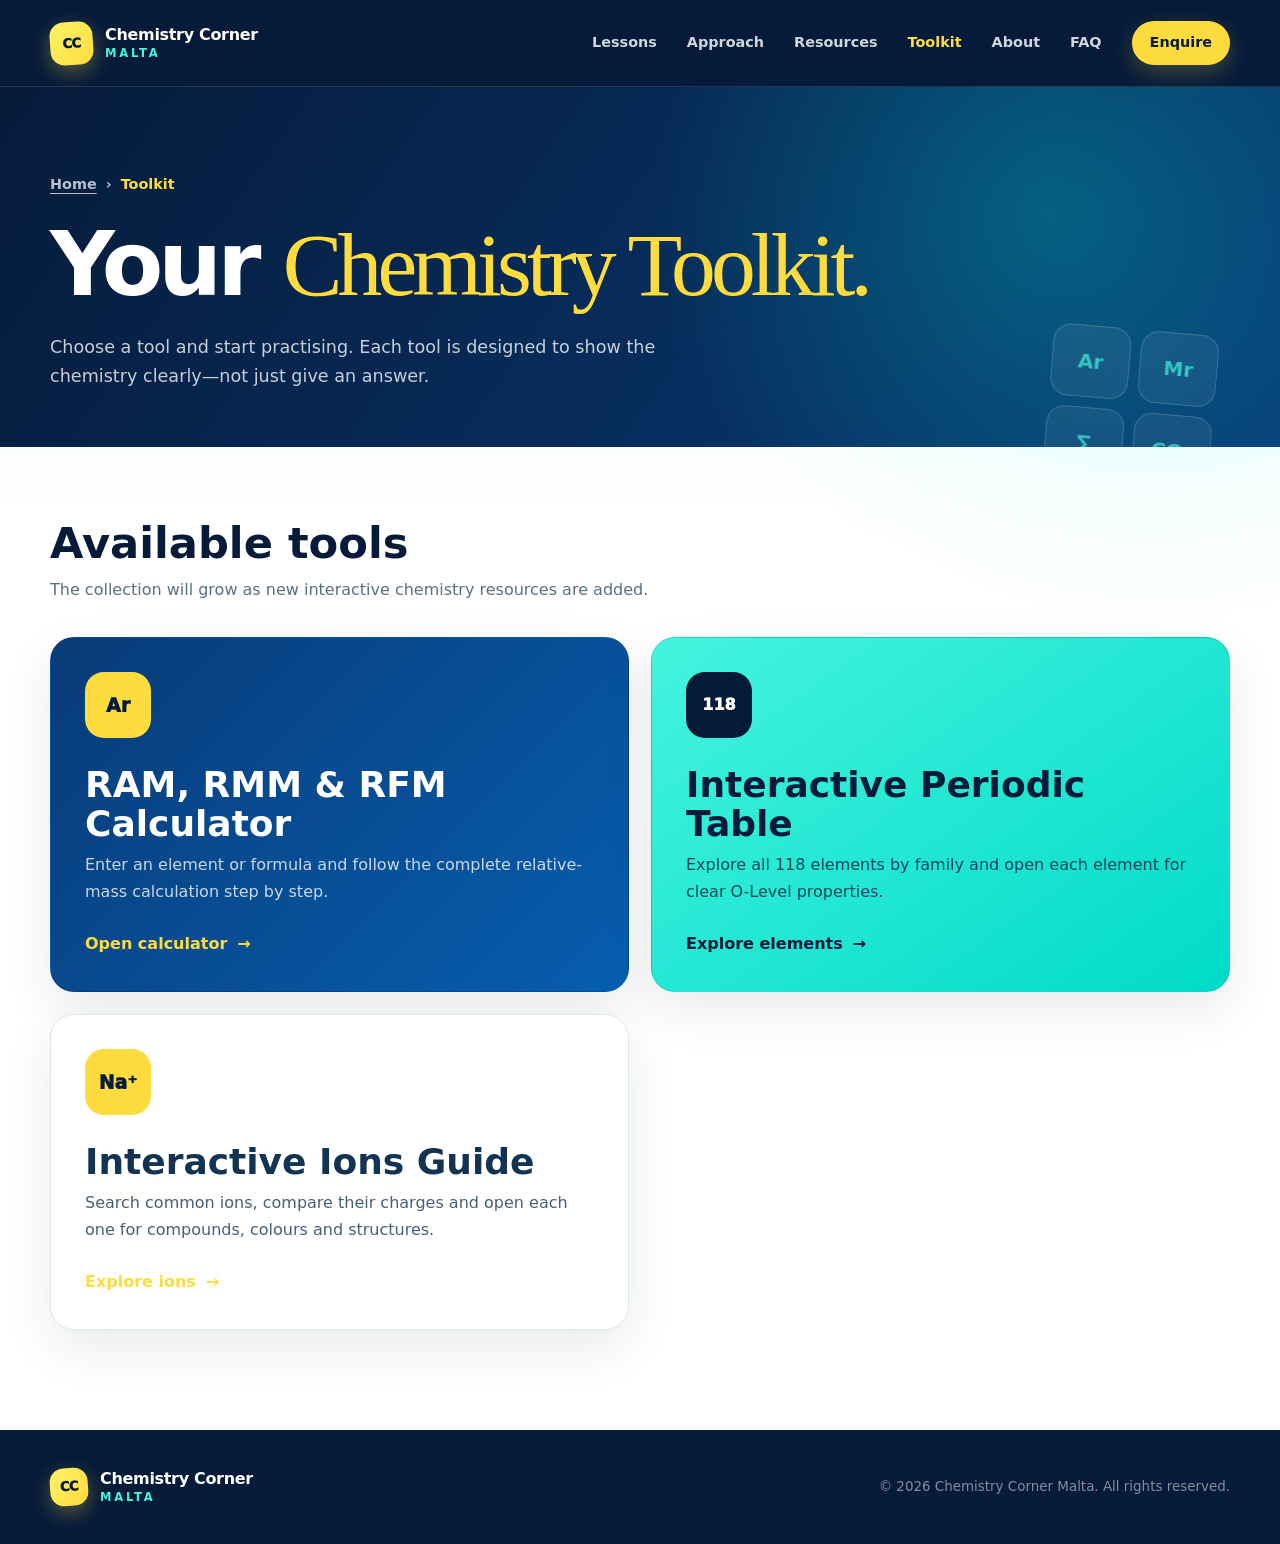
==== commit d4018056: "Add the Ions Guide to Chemistry Toolkit" ====
--- a/toolkit/index.html
+++ b/toolkit/index.html
@@ -3,7 +3,7 @@
 <head>
   <meta charset="utf-8">
   <meta name="viewport" content="width=device-width, initial-scale=1">
-  <meta name="description" content="Free student-friendly chemistry calculators and an interactive periodic table from Chemistry Corner Malta.">
+  <meta name="description" content="Free student-friendly chemistry calculators, an interactive periodic table and an ions guide from Chemistry Corner Malta.">
   <meta name="theme-color" content="#061b3a">
   <title>Chemistry Toolkit | Chemistry Corner Malta</title>
   <link rel="stylesheet" href="../styles.css">
@@ -61,9 +61,17 @@
             <div>
               <span class="tool-card-icon" aria-hidden="true">118</span>
               <h3>Interactive Periodic Table</h3>
-              <p>Explore all 118 elements by family and open each element for clear O Level properties.</p>
+              <p>Explore all 118 elements by family and open each element for clear O-Level properties.</p>
             </div>
             <span class="tool-card-action">Explore elements <span aria-hidden="true">→</span></span>
+          </a>
+          <a class="tool-card ions-card" href="ions/">
+            <div>
+              <span class="tool-card-icon" aria-hidden="true">Na⁺</span>
+              <h3>Interactive Ions Guide</h3>
+              <p>Search common ions, compare their charges and open each one for compounds, colours and structures.</p>
+            </div>
+            <span class="tool-card-action">Explore ions <span aria-hidden="true">→</span></span>
           </a>
         </div>
       </div>
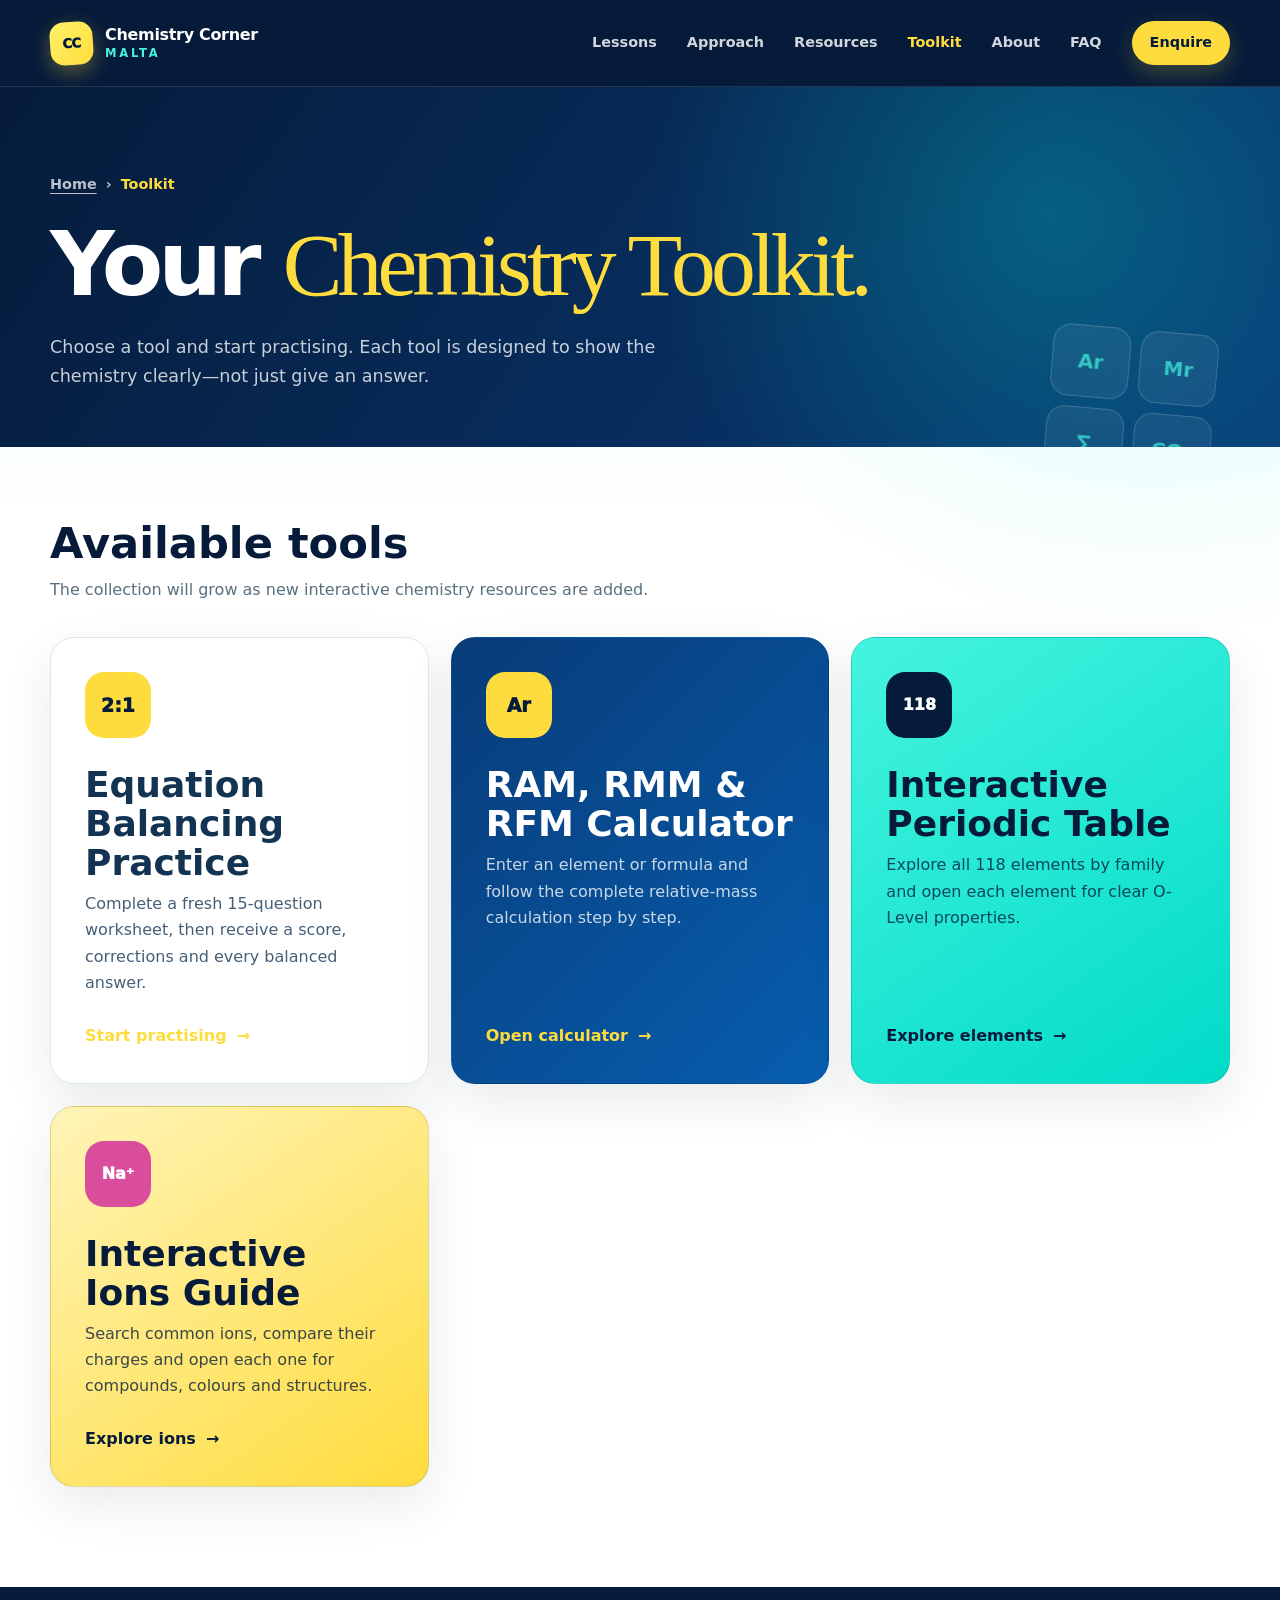
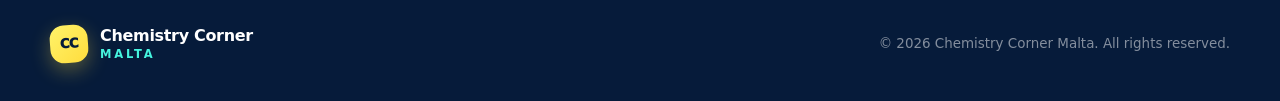
==== commit dbb9264d: "Add equation balancing practice to Toolkit" ====
--- a/toolkit/index.html
+++ b/toolkit/index.html
@@ -3,7 +3,7 @@
 <head>
   <meta charset="utf-8">
   <meta name="viewport" content="width=device-width, initial-scale=1">
-  <meta name="description" content="Free student-friendly chemistry calculators, an interactive periodic table and an ions guide from Chemistry Corner Malta.">
+  <meta name="description" content="Free student-friendly chemistry practice tools, calculators, an interactive periodic table and an ions guide from Chemistry Corner Malta.">
   <meta name="theme-color" content="#061b3a">
   <title>Chemistry Toolkit | Chemistry Corner Malta</title>
   <link rel="stylesheet" href="../styles.css">
@@ -49,6 +49,14 @@
           <p>The collection will grow as new interactive chemistry resources are added.</p>
         </div>
         <div class="tool-grid">
+          <a class="tool-card equation-card" href="equation-balancer/">
+            <div>
+              <span class="tool-card-icon" aria-hidden="true">2:1</span>
+              <h2>Equation Balancing Practice</h2>
+              <p>Complete a fresh 15-question worksheet, then receive a score, corrections and every balanced answer.</p>
+            </div>
+            <span class="tool-card-action">Start practising <span aria-hidden="true">→</span></span>
+          </a>
           <a class="tool-card primary" href="mass-calculator/">
             <div>
               <span class="tool-card-icon" aria-hidden="true">Ar</span>
--- a/toolkit/toolkit.css
+++ b/toolkit/toolkit.css
@@ -90,7 +90,7 @@
 .directory-intro p { margin: 0; color: var(--muted); }
 .tool-grid {
   display: grid;
-  grid-template-columns: repeat(2, minmax(0, 1fr));
+  grid-template-columns: repeat(3, minmax(0, 1fr));
   gap: 22px;
 }
 .tool-card {
@@ -209,3 +209,14 @@
   font-size: 1rem;
 }
 .periodic-card .tool-card-action { color: var(--navy-950); }
+
+.tool-card.ions-card {
+  color: var(--navy-950);
+  border-color: rgba(6,27,58,.12);
+  background: linear-gradient(145deg,#fff4b8,var(--gold-500));
+}
+.ions-card .tool-card-icon { color: #fff; background: #da4d9d; font-size: 1rem; }
+.ions-card .tool-card-action { color: var(--navy-950); }
+@media (max-width: 1120px) and (min-width: 901px) {
+  .tool-grid { grid-template-columns: repeat(2,minmax(0,1fr)); }
+}
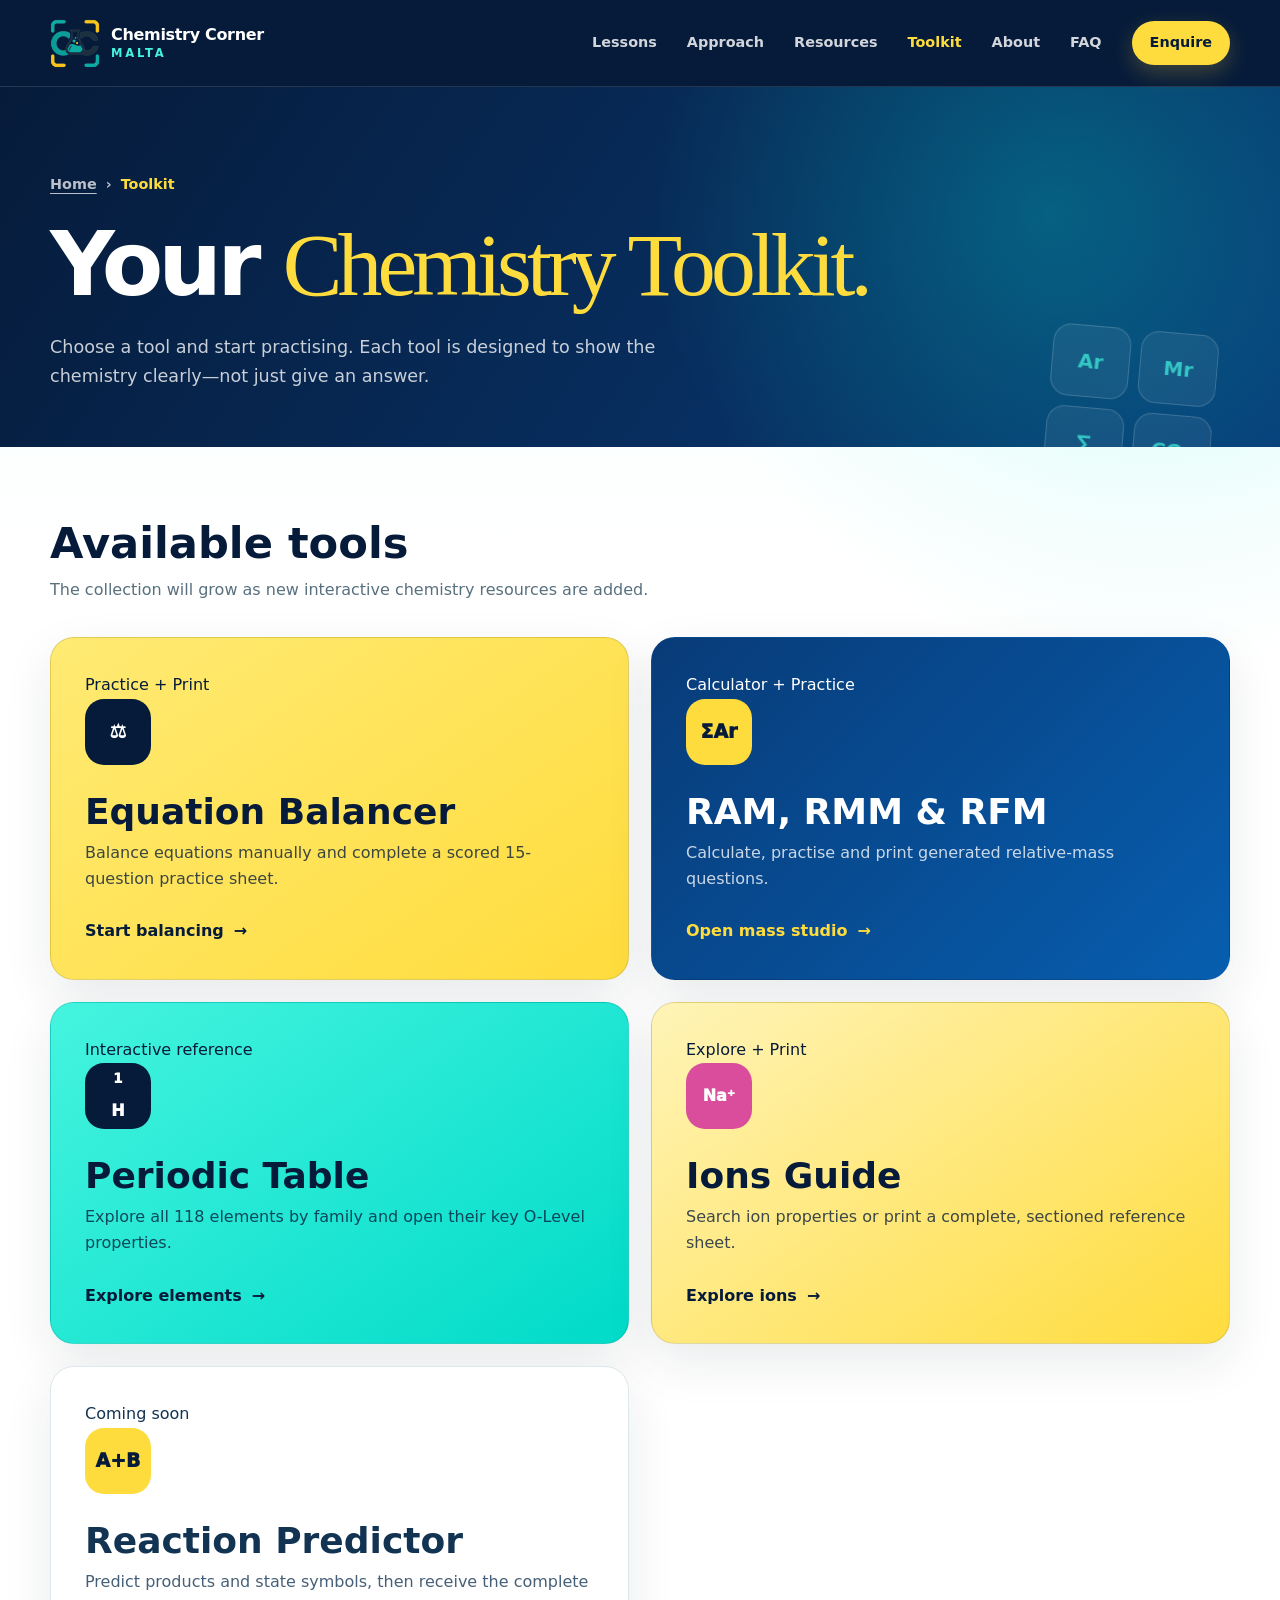
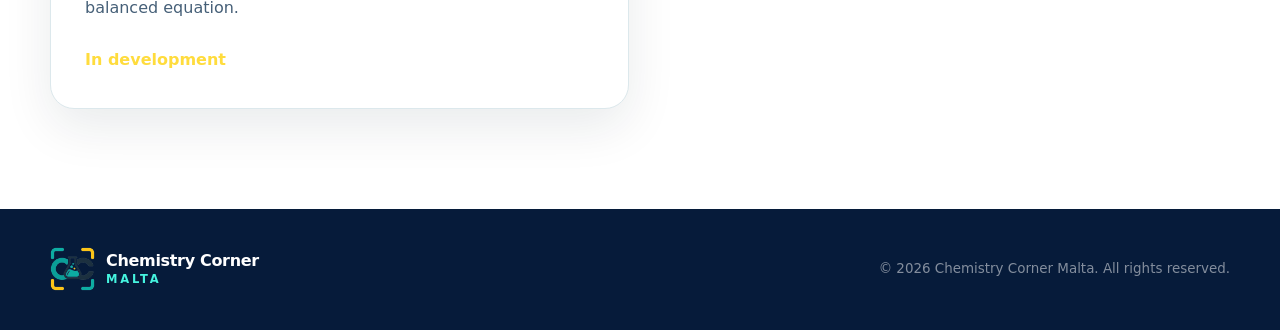
==== commit ea664466: "Refresh toolkit cards and add reaction predictor preview" ====
--- a/toolkit/index.html
+++ b/toolkit/index.html
@@ -51,36 +51,49 @@
         <div class="tool-grid">
           <a class="tool-card equation-card" href="equation-balancer/">
             <div>
-              <span class="tool-card-icon" aria-hidden="true">2:1</span>
-              <h2>Equation Balancing Practice</h2>
-              <p>Complete a fresh 15-question worksheet, then receive a score, corrections and every balanced answer.</p>
+              <span class="tool-status">Practice + Print</span>
+              <span class="tool-card-icon" aria-hidden="true">⚖</span>
+              <h2>Equation Balancer</h2>
+              <p>Balance equations manually and complete a scored 15-question practice sheet.</p>
             </div>
-            <span class="tool-card-action">Start practising <span aria-hidden="true">→</span></span>
+            <span class="tool-card-action">Start balancing <span aria-hidden="true">→</span></span>
           </a>
           <a class="tool-card primary" href="mass-calculator/">
             <div>
-              <span class="tool-card-icon" aria-hidden="true">Ar</span>
-              <h2>RAM, RMM &amp; RFM Calculator</h2>
-              <p>Enter an element or formula and follow the complete relative-mass calculation step by step.</p>
+              <span class="tool-status">Calculator + Practice</span>
+              <span class="tool-card-icon mass-icon" aria-hidden="true">ΣAr</span>
+              <h2>RAM, RMM &amp; RFM</h2>
+              <p>Calculate, practise and print generated relative-mass questions.</p>
             </div>
-            <span class="tool-card-action">Open calculator <span aria-hidden="true">→</span></span>
+            <span class="tool-card-action">Open mass studio <span aria-hidden="true">→</span></span>
           </a>
           <a class="tool-card periodic-card" href="periodic-table/">
             <div>
-              <span class="tool-card-icon" aria-hidden="true">118</span>
-              <h3>Interactive Periodic Table</h3>
-              <p>Explore all 118 elements by family and open each element for clear O-Level properties.</p>
+              <span class="tool-status">Interactive reference</span>
+              <span class="tool-card-icon element-icon" aria-hidden="true"><small>1</small>H</span>
+              <h2>Periodic Table</h2>
+              <p>Explore all 118 elements by family and open their key O-Level properties.</p>
             </div>
             <span class="tool-card-action">Explore elements <span aria-hidden="true">→</span></span>
           </a>
           <a class="tool-card ions-card" href="ions/">
             <div>
+              <span class="tool-status">Explore + Print</span>
               <span class="tool-card-icon" aria-hidden="true">Na⁺</span>
-              <h3>Interactive Ions Guide</h3>
-              <p>Search common ions, compare their charges and open each one for compounds, colours and structures.</p>
+              <h2>Ions Guide</h2>
+              <p>Search ion properties or print a complete, sectioned reference sheet.</p>
             </div>
             <span class="tool-card-action">Explore ions <span aria-hidden="true">→</span></span>
           </a>
+          <article class="tool-card reaction-card coming-soon-card">
+            <div>
+              <span class="tool-status">Coming soon</span>
+              <span class="tool-card-icon" aria-hidden="true">A+B</span>
+              <h2>Reaction Predictor</h2>
+              <p>Predict products and state symbols, then receive the complete balanced equation.</p>
+            </div>
+            <span class="tool-card-action">In development</span>
+          </article>
         </div>
       </div>
     </section>
--- a/styles.css
+++ b/styles.css
@@ -1,318 +1,2 @@
-:root {
-  --navy-950: #061b3a;
-  --navy-900: #083b78;
-  --navy-800: #075eaf;
-  --teal-500: #00dbc8;
-  --teal-400: #45f4df;
-  --teal-100: #d6fffa;
-  --gold-500: #ffdc3d;
-  --blue-500: #2388ff;
-  --purple-500: #7567f8;
-  --coral-500: #ff6f70;
-  --ink: #123352;
-  --muted: #58707e;
-  --paper: #f7fbfc;
-  --white: #ffffff;
-  --line: #dce8ec;
-  --shadow: 0 24px 60px rgba(4, 31, 45, .12);
-  --radius: 20px;
-  --container: 1180px;
-}
-
-* { box-sizing: border-box; }
-html { scroll-behavior: smooth; }
-body { margin: 0; color: var(--ink); background: var(--white); font-family: Inter, ui-sans-serif, system-ui, -apple-system, BlinkMacSystemFont, "Segoe UI", sans-serif; font-size: 1rem; line-height: 1.65; }
-img { max-width: 100%; display: block; }
-a { color: inherit; }
-.container { width: min(calc(100% - 40px), var(--container)); margin-inline: auto; }
-.sr-only { position: absolute; width: 1px; height: 1px; padding: 0; margin: -1px; overflow: hidden; clip: rect(0,0,0,0); white-space: nowrap; border: 0; }
-.skip-link { position: fixed; top: 8px; left: 8px; z-index: 1000; padding: 10px 16px; border-radius: 8px; background: var(--gold-500); color: var(--navy-950); transform: translateY(-150%); }
-.skip-link:focus { transform: translateY(0); }
-
-.site-header { position: absolute; inset: 0 0 auto; z-index: 20; color: var(--white); border-bottom: 1px solid rgba(255,255,255,.12); }
-.nav-wrap { height: 86px; display: flex; align-items: center; justify-content: space-between; gap: 28px; }
-.brand { display: inline-flex; align-items: center; gap: 12px; text-decoration: none; line-height: 1; }
-.brand-mark { width: 43px; height: 43px; display: grid; place-items: center; border-radius: 14px; background: linear-gradient(135deg, #fff36a, var(--gold-500)); color: var(--navy-950); font-size: .82rem; font-weight: 950; letter-spacing: -.05em; box-shadow: 0 7px 20px rgba(255,220,61,.32); transform: rotate(-4deg); }
-.brand strong { display: block; font-size: 1rem; letter-spacing: -.02em; }
-.brand small { display: block; margin-top: 5px; font-size: .72rem; font-weight: 800; letter-spacing: .24em; text-transform: uppercase; color: var(--teal-400); }
-nav { display: flex; align-items: center; gap: 30px; }
-nav a { position: relative; text-decoration: none; font-size: .9rem; font-weight: 650; color: rgba(255,255,255,.82); }
-nav a:not(.nav-cta)::after { content: ""; position: absolute; left: 0; right: 100%; bottom: -8px; height: 2px; background: var(--teal-400); transition: right .2s ease; }
-nav a:hover, nav a:focus-visible { color: var(--white); }
-nav a:hover::after, nav a:focus-visible::after { right: 0; }
-.nav-cta { padding: 10px 18px; border: 0; border-radius: 999px; background: var(--gold-500); color: var(--navy-950); box-shadow: 0 8px 22px rgba(255,220,61,.22); }
-.menu-toggle { display: none; width: 46px; height: 42px; padding: 9px; border: 0; border-radius: 10px; background: rgba(255,255,255,.1); color: white; }
-.menu-toggle span:not(.sr-only) { display: block; height: 2px; margin: 5px 0; background: currentColor; }
-
-.hero { min-height: 760px; position: relative; display: grid; align-items: center; overflow: hidden; background: var(--navy-950); color: var(--white); }
-.hero-image { position: absolute; inset: 0; width: 100%; height: 100%; object-fit: cover; object-position: 65% center; opacity: .84; }
-.hero-overlay { position: absolute; inset: 0; background: linear-gradient(90deg, rgba(6,27,58,.98) 0%, rgba(7,59,120,.90) 38%, rgba(0,122,156,.23) 76%, rgba(6,27,58,.18) 100%), linear-gradient(0deg, rgba(6,27,58,.72), transparent 40%); }
-.hero-motifs { position: absolute; z-index: 1; inset: 130px max(3vw, 30px) auto auto; width: min(39vw, 520px); height: 520px; pointer-events: none; }
-.hero-motifs span { position: absolute; display: grid; place-items: center; color: var(--navy-950); background: var(--gold-500); box-shadow: 0 16px 35px rgba(6,27,58,.2); }
-.motif-atom { top: 5%; right: 12%; width: 92px; height: 92px; border-radius: 30px; font-size: 3rem; transform: rotate(8deg); }
-.motif-formula { min-width: 82px; height: 55px; padding: 0 18px; border: 2px solid rgba(255,255,255,.7); border-radius: 18px; font-size: 1.1rem; font-weight: 900; letter-spacing: -.02em; }
-.motif-water { top: 33%; right: 43%; background: var(--teal-400) !important; transform: rotate(-8deg); }
-.motif-salt { top: 61%; right: 8%; transform: rotate(7deg); }
-.motif-ph { top: 78%; right: 48%; background: #fff !important; color: var(--navy-800) !important; transform: rotate(-4deg); }
-.hero-content { position: relative; z-index: 2; padding-top: 108px; }
-.eyebrow { display: flex; align-items: center; gap: 10px; margin: 0 0 20px; color: var(--teal-400); font-size: .8rem; font-weight: 800; letter-spacing: .18em; text-transform: uppercase; }
-.eyebrow span { width: 28px; height: 2px; background: currentColor; }
-.eyebrow b { display: inline-grid; place-items: center; width: 27px; height: 27px; border-radius: 9px; color: var(--navy-950); background: var(--gold-500); font-size: .95rem; letter-spacing: 0; }
-.eyebrow.dark { color: #087f7a; }
-.eyebrow.light { color: var(--teal-400); }
-.eyebrow.dark b { background: var(--teal-500); }
-h1, h2, h3 { margin-top: 0; line-height: 1.08; }
-h1 { max-width: 760px; margin-bottom: 24px; font-size: clamp(3rem, 6.6vw, 5.8rem); letter-spacing: -.065em; }
-h1 em { color: var(--teal-400); font-style: normal; }
-.hero-copy { max-width: 610px; margin: 0 0 34px; color: rgba(255,255,255,.77); font-size: clamp(1.05rem, 1.8vw, 1.24rem); }
-.hero-actions { display: flex; flex-wrap: wrap; gap: 14px; }
-.button { min-height: 52px; display: inline-flex; align-items: center; justify-content: center; gap: 12px; padding: 12px 23px; border-radius: 999px; text-decoration: none; font-weight: 750; transition: transform .2s ease, background .2s ease; }
-.button:hover { transform: translateY(-2px); }
-.button-primary { background: var(--gold-500); color: var(--navy-950); box-shadow: 0 12px 30px rgba(255,212,71,.28); }
-.button-primary:hover { background: #ffd061; }
-.button-secondary { border: 1px solid rgba(255,255,255,.38); color: var(--white); }
-.button-secondary:hover { background: rgba(255,255,255,.08); }
-.year-list { display: flex; flex-wrap: wrap; gap: 10px; margin: 52px 0 0; padding: 0; list-style: none; }
-.year-list li { padding: 7px 13px; border-radius: 999px; border: 1px solid rgba(69,244,223,.42); color: #eafffc; background: rgba(0,219,200,.11); font-size: .82rem; font-weight: 700; }
-
-.section { padding: 110px 0; }
-.section-heading { margin-bottom: 48px; }
-.split-heading { display: grid; grid-template-columns: 1.15fr .7fr; align-items: end; gap: 80px; }
-.section h2, .contact h2 { margin-bottom: 0; font-size: clamp(2.25rem, 4.2vw, 4rem); letter-spacing: -.05em; }
-.split-heading > p { margin: 0 0 5px; color: var(--muted); font-size: 1.05rem; }
-.lessons { position: relative; overflow: hidden; background: linear-gradient(180deg, #fff, #f4fbff); }
-.lessons::before { content: ""; position: absolute; width: 350px; height: 350px; right: -210px; top: 90px; border-radius: 50%; background: rgba(0,219,200,.14); box-shadow: -80px 250px 0 rgba(255,220,61,.09); }
-.service-grid { display: grid; grid-template-columns: repeat(3, 1fr); gap: 20px; }
-.service-card { position: relative; min-height: 430px; padding: 34px; overflow: hidden; border: 1px solid var(--line); border-radius: var(--radius); background: var(--white); box-shadow: 0 12px 32px rgba(16,43,59,.05); transition: transform .25s ease, box-shadow .25s ease; }
-.service-card:hover { transform: translateY(-6px); box-shadow: var(--shadow); }
-.service-card.featured { color: var(--white); border-color: transparent; background: linear-gradient(150deg, #0877d8, #00bfae); }
-.service-card:nth-child(2) { border-top: 5px solid var(--teal-500); background: linear-gradient(180deg, #fff, #f1fffc); }
-.service-card:nth-child(3) { border-top: 5px solid var(--gold-500); background: linear-gradient(180deg, #fff, #fffbed); }
-.card-number { position: absolute; top: 24px; right: 28px; color: #c6d6dc; font-size: .77rem; font-weight: 800; letter-spacing: .12em; }
-.featured .card-number { color: rgba(255,255,255,.35); }
-.service-icon { width: 62px; height: 62px; margin-bottom: 43px; display: grid; place-items: center; border: 2px solid rgba(0,219,200,.22); border-radius: 20px; background: var(--teal-100); color: #087f7a; font-size: 1.8rem; font-weight: 850; box-shadow: 7px 7px 0 rgba(255,220,61,.5); transform: rotate(-3deg); }
-.service-icon.formula-icon { font-size: 1.15rem; letter-spacing: -.04em; }
-.featured .service-icon { border-color: rgba(255,255,255,.5); background: var(--gold-500); color: var(--navy-950); box-shadow: 7px 7px 0 rgba(69,244,223,.5); }
-.service-card h3 { margin-bottom: 17px; font-size: 1.55rem; letter-spacing: -.03em; }
-.service-card p { color: var(--muted); }
-.featured p { color: rgba(255,255,255,.7); }
-.service-card ul { padding: 0; margin: 26px 0 0; list-style: none; }
-.service-card li { position: relative; padding: 8px 0 8px 22px; border-top: 1px solid var(--line); font-size: .91rem; font-weight: 650; }
-.service-card li::before { content: ""; position: absolute; left: 1px; top: 16px; width: 7px; height: 7px; border-radius: 50%; background: var(--teal-500); }
-.featured li { border-color: rgba(255,255,255,.12); }
-
-.approach { position: relative; overflow: hidden; color: var(--white); background: linear-gradient(125deg, #106fe0 0%, #0a8cc0 47%, #00a89d 100%); }
-.approach::after { content: ""; position: absolute; width: 420px; height: 420px; right: -180px; bottom: -220px; border-radius: 50%; border: 70px solid rgba(255,255,255,.08); }
-.approach .container { position: relative; z-index: 1; }
-.approach-layout { display: grid; grid-template-columns: .75fr 1.15fr; gap: 100px; align-items: start; }
-.approach-intro { position: sticky; top: 120px; }
-.approach-intro h2 { margin-bottom: 24px; }
-.approach-intro > p:last-child { max-width: 430px; color: rgba(255,255,255,.64); font-size: 1.08rem; }
-.steps { margin: 0; padding: 0; list-style: none; border-top: 1px solid rgba(255,255,255,.15); }
-.steps li { display: grid; grid-template-columns: 75px 1fr; gap: 20px; padding: 37px 0; border-bottom: 1px solid rgba(255,255,255,.15); }
-.step-number { color: var(--gold-500); font-size: .8rem; font-weight: 850; letter-spacing: .16em; }
-.steps h3 { margin-bottom: 9px; font-size: 1.55rem; }
-.steps h3 { display: flex; align-items: center; gap: 12px; }
-.step-icon { width: 36px; height: 36px; flex: 0 0 36px; display: grid; place-items: center; border: 1px solid rgba(255,255,255,.42); border-radius: 11px; background: var(--gold-500); color: var(--navy-950); font-size: .8rem; font-weight: 900; box-shadow: 4px 4px 0 rgba(69,244,223,.38); transform: rotate(-4deg); }
-.steps p { max-width: 570px; margin: 0; color: rgba(255,255,255,.62); }
-
-.resources { background: var(--paper); }
-.resource-layout { display: grid; grid-template-columns: 1fr .85fr; gap: 90px; align-items: center; }
-.resource-copy h2 { margin-bottom: 25px; }
-.resource-copy > p { max-width: 620px; color: var(--muted); font-size: 1.05rem; }
-.resource-tags { display: flex; flex-wrap: wrap; gap: 9px; margin-top: 30px; }
-.resource-tags span { padding: 8px 14px; border: 1px solid rgba(0,219,200,.4); border-radius: 999px; color: #075f69; background: var(--teal-100); font-size: .86rem; font-weight: 750; }
-.resource-tags span:nth-child(even) { border-color: rgba(255,220,61,.7); background: #fff9ce; color: #685400; }
-.resource-panel { position: relative; padding: 42px; border-radius: 28px; background: linear-gradient(135deg, #237ff4, #04c8b7); box-shadow: var(--shadow); }
-.resource-panel::before, .resource-panel::after { content: ""; position: absolute; border-radius: 50%; background: rgba(255,255,255,.08); }
-.resource-panel::before { width: 180px; height: 180px; top: -60px; right: -30px; }
-.resource-panel::after { width: 110px; height: 110px; bottom: -30px; left: -30px; }
-.resource-sheet { position: relative; z-index: 1; min-height: 360px; padding: 40px; border-radius: 10px 10px 28px 10px; background: var(--white); box-shadow: 0 18px 38px rgba(0,0,0,.18); transform: rotate(1.5deg); }
-.sheet-label { color: #087f7a; font-size: .78rem; font-weight: 850; letter-spacing: .13em; text-transform: uppercase; }
-.sheet-icons { display: flex; gap: 9px; margin-top: 32px; }
-.sheet-icons span { width: 44px; height: 44px; display: grid; place-items: center; border-radius: 13px; background: var(--teal-100); color: #087f7a; font-weight: 900; box-shadow: 4px 4px 0 rgba(255,220,61,.55); }
-.sheet-icons span:nth-child(2) { background: var(--gold-500); color: var(--navy-950); }
-.sheet-icons span:nth-child(3) { font-size: .75rem; }
-.resource-sheet h3 { margin: 34px 0 16px; font-size: 2.1rem; letter-spacing: -.045em; }
-.resource-sheet p { color: var(--muted); }
-.sheet-line { height: 7px; margin-top: 24px; border-radius: 999px; background: #dfeaed; }
-.sheet-line.short { width: 68%; margin-top: 11px; }
-.coming-soon { position: absolute; right: 28px; bottom: 28px; padding: 8px 13px; border-radius: 8px; background: var(--gold-500); color: var(--navy-950); font-size: .8rem; font-weight: 850; text-transform: uppercase; transform: rotate(-2deg); }
-
-.toolkit { position: relative; overflow: hidden; background: linear-gradient(145deg, #073d78 0%, #086cab 47%, #00a99f 100%); color: var(--white); }
-.toolkit::before { content: "Ar"; position: absolute; right: -34px; top: -70px; width: 240px; height: 240px; display: grid; place-items: center; border: 2px solid rgba(255,255,255,.18); border-radius: 42px; color: rgba(255,255,255,.1); background: rgba(69,244,223,.08); font-size: 6rem; font-weight: 900; transform: rotate(10deg); }
-.toolkit .container { position: relative; z-index: 1; }
-.toolkit .eyebrow.dark { color: var(--teal-400); }
-.toolkit .eyebrow.dark b { background: var(--gold-500); }
-.toolkit-heading > p { color: rgba(255,255,255,.76); }
-.calculator-shell { display: grid; grid-template-columns: .88fr 1.12fr; gap: 24px; align-items: stretch; }
-.mass-calculator, .calculator-result { min-height: 510px; padding: 38px; border: 1px solid rgba(255,255,255,.22); border-radius: 26px; box-shadow: 0 24px 60px rgba(4,31,45,.18); }
-.mass-calculator { background: rgba(6,27,58,.42); backdrop-filter: blur(10px); }
-.calculator-title { display: flex; align-items: center; gap: 15px; margin-bottom: 31px; }
-.calculator-title strong, .calculator-title small { display: block; }
-.calculator-title strong { font-size: 1.15rem; }
-.calculator-title small { margin-top: 3px; color: rgba(255,255,255,.62); font-size: .78rem; }
-.calculator-symbol { width: 58px; height: 58px; flex: 0 0 58px; display: grid; place-items: center; border: 2px solid rgba(255,255,255,.65); border-radius: 16px; background: var(--gold-500); color: var(--navy-950); font-size: 1.1rem; font-weight: 900; box-shadow: 6px 6px 0 rgba(69,244,223,.4); transform: rotate(-3deg); }
-.mass-calculator label { display: block; margin: 0 0 7px; color: #eafffc; font-size: .88rem; font-weight: 800; }
-.mass-calculator select, .mass-calculator input { width: 100%; height: 54px; margin-bottom: 20px; padding: 0 15px; border: 1px solid rgba(255,255,255,.34); border-radius: 12px; outline: none; background: rgba(255,255,255,.97); color: var(--ink); font: inherit; }
-.mass-calculator input { font-size: 1.12rem; font-weight: 800; letter-spacing: .02em; }
-.mass-calculator select:focus, .mass-calculator input:focus { border-color: var(--gold-500); box-shadow: 0 0 0 4px rgba(255,220,61,.18); }
-.mass-type-guide { display: grid; grid-template-columns: 54px 1fr; gap: 14px; align-items: center; margin: -5px 0 24px; padding: 15px; border: 1px solid rgba(69,244,223,.32); border-radius: 15px; background: rgba(0,219,200,.1); }
-.mass-type-guide > span { width: 54px; height: 54px; display: grid; place-items: center; border-radius: 13px; background: var(--teal-400); color: var(--navy-950); font-size: .82rem; font-weight: 900; }
-.mass-type-guide p { margin: 0; color: rgba(255,255,255,.78); font-size: .78rem; line-height: 1.5; }
-.mass-type-guide strong { color: var(--white); }
-.formula-help { margin: -8px 0 25px; color: rgba(255,255,255,.68); font-size: .78rem; line-height: 1.5; }
-.calculator-actions { display: flex; flex-wrap: wrap; align-items: center; gap: 12px; }
-.calculate-button { border: 0; cursor: pointer; background: var(--gold-500); color: var(--navy-950); font: inherit; }
-.example-button { min-height: 48px; padding: 10px 5px; border: 0; cursor: pointer; color: var(--teal-400); background: transparent; font: inherit; font-size: .88rem; font-weight: 800; text-decoration: underline; text-underline-offset: 4px; }
-.calculator-result { overflow: hidden; background: var(--white); color: var(--ink); }
-.result-empty { height: 100%; display: grid; place-items: center; align-content: center; text-align: center; }
-.result-empty h3 { margin: 27px 0 9px; font-size: 1.55rem; }
-.result-empty p { max-width: 390px; margin: 0; color: var(--muted); }
-.result-molecule { display: flex; align-items: center; }
-.result-molecule span { position: relative; z-index: 1; width: 64px; height: 64px; margin: 0 -4px; display: grid; place-items: center; border: 4px solid var(--white); border-radius: 50%; background: var(--teal-500); color: var(--navy-950); font-size: 1rem; font-weight: 900; box-shadow: 0 9px 24px rgba(4,31,45,.14); }
-.result-molecule span:nth-child(2) { z-index: 2; width: 78px; height: 78px; background: var(--gold-500); font-size: 1.15rem; }
-.result-heading { display: flex; align-items: center; justify-content: space-between; gap: 18px; padding-bottom: 23px; border-bottom: 1px solid var(--line); }
-.result-heading span { display: block; color: #087f7a; font-size: .75rem; font-weight: 850; letter-spacing: .12em; text-transform: uppercase; }
-.result-heading h3 { margin: 5px 0 0; font-size: clamp(1.7rem, 3vw, 2.35rem); letter-spacing: -.045em; overflow-wrap: anywhere; }
-.result-badge { min-width: 70px; height: 70px; display: grid; place-items: center; border-radius: 18px; background: var(--gold-500); color: var(--navy-950); font-size: .92rem; font-weight: 900; box-shadow: 6px 6px 0 var(--teal-100); transform: rotate(3deg); }
-.mass-breakdown { width: 100%; margin-top: 24px; border-collapse: collapse; }
-.mass-breakdown th, .mass-breakdown td { padding: 12px 8px; border-bottom: 1px solid var(--line); text-align: left; }
-.mass-breakdown th { color: var(--muted); font-size: .75rem; letter-spacing: .06em; text-transform: uppercase; }
-.mass-breakdown td { font-size: .91rem; }
-.mass-breakdown td:last-child, .mass-breakdown th:last-child { text-align: right; }
-.element-chip { display: inline-grid; place-items: center; min-width: 36px; height: 36px; padding: 0 8px; border-radius: 9px; background: var(--teal-100); color: #087f7a; font-weight: 900; }
-.mass-total { display: flex; align-items: end; justify-content: space-between; gap: 20px; margin-top: 24px; padding: 20px 22px; border-radius: 16px; background: linear-gradient(135deg, #e8fffb, #fff9c9); }
-.mass-total span { color: var(--muted); font-size: .82rem; font-weight: 750; }
-.mass-total strong { color: var(--navy-900); font-size: clamp(2rem, 4vw, 3rem); line-height: 1; letter-spacing: -.05em; }
-.calculator-error { height: 100%; display: grid; place-items: center; align-content: center; text-align: center; }
-.calculator-error strong { display: grid; place-items: center; width: 62px; height: 62px; margin-bottom: 20px; border-radius: 18px; background: #fff0c2; color: #775c00; font-size: 1.6rem; }
-.calculator-error h3 { margin-bottom: 10px; font-size: 1.5rem; }
-.calculator-error p { max-width: 430px; margin: 0; color: var(--muted); }
-.calculator-note { margin: 20px 4px 0; color: rgba(255,255,255,.73); font-size: .8rem; }
-.calculator-note strong { color: var(--gold-500); }
-
-.about-layout { display: grid; grid-template-columns: .65fr 1.2fr; gap: 90px; align-items: center; }
-.about-monogram { position: relative; aspect-ratio: 1; display: grid; place-items: center; align-content: center; border: 13px solid var(--teal-500); border-radius: 50%; color: var(--white); background: linear-gradient(145deg, var(--navy-800), #083b78); box-shadow: inset 0 0 0 10px rgba(69,244,223,.12), 14px 14px 0 rgba(255,220,61,.72), var(--shadow); }
-.about-monogram span { font-size: clamp(4.5rem, 10vw, 8rem); line-height: 1; font-weight: 850; letter-spacing: -.09em; color: var(--teal-400); }
-.about-monogram small { margin-top: 14px; font-size: .77rem; font-weight: 800; letter-spacing: .16em; text-transform: uppercase; }
-.about-copy h2 { margin-bottom: 25px; }
-.about-copy > p { color: var(--muted); font-size: 1.06rem; }
-.values { display: flex; flex-wrap: wrap; gap: 22px; margin-top: 30px; }
-.values span { position: relative; padding-left: 18px; font-weight: 800; }
-.values span::before { content: ""; position: absolute; left: 0; top: .62em; width: 8px; height: 8px; border-radius: 50%; background: var(--gold-500); }
-
-.faq { background: linear-gradient(180deg, #eafffc, #fffdf0); }
-.faq-layout { display: grid; grid-template-columns: .75fr 1.1fr; gap: 85px; align-items: start; }
-.faq-heading { position: sticky; top: 110px; }
-.faq-heading h2 { margin-bottom: 22px; }
-.faq-heading > p:last-child { max-width: 430px; color: var(--muted); }
-.faq-list { border-top: 1px solid #c8dce9; }
-.faq-list details { border-bottom: 1px solid #c8dce9; }
-.faq-list summary { display: flex; align-items: center; justify-content: space-between; gap: 20px; padding: 25px 4px; cursor: pointer; list-style: none; color: var(--navy-900); font-size: 1.08rem; font-weight: 800; }
-.faq-list summary::-webkit-details-marker { display: none; }
-.faq-list summary span { width: 32px; height: 32px; flex: 0 0 32px; display: grid; place-items: center; border-radius: 50%; background: var(--teal-100); color: #087f7a; font-size: 1.3rem; transition: transform .2s ease, background .2s ease; }
-.faq-list details[open] summary span { transform: rotate(45deg); background: var(--gold-500); color: var(--navy-950); }
-.faq-list details p { margin: -7px 50px 25px 4px; color: var(--muted); }
-
-.contact { position: relative; overflow: hidden; padding: 96px 0; color: var(--white); background: linear-gradient(125deg, #075eaf 0%, #078eb7 45%, #00bfae 100%); }
-.contact::after { content: ""; position: absolute; right: -100px; top: -120px; width: 330px; height: 330px; border: 65px solid rgba(255,220,61,.18); border-radius: 50%; pointer-events: none; }
-.contact .container { position: relative; z-index: 1; }
-.contact-heading { max-width: 780px; margin-bottom: 43px; }
-.contact-heading h2 { margin-bottom: 18px; }
-.contact-heading > p:last-child { margin-bottom: 0; color: rgba(255,255,255,.76); font-size: 1.08rem; }
-.contact-grid { display: grid; grid-template-columns: .78fr 1.22fr; gap: 24px; align-items: stretch; }
-.contact-card, .enquiry-form { padding: 36px; border: 1px solid rgba(255,255,255,.22); border-radius: 25px; background: rgba(6,27,58,.28); box-shadow: 0 24px 60px rgba(6,27,58,.18); backdrop-filter: blur(8px); }
-.contact-card { display: flex; flex-direction: column; align-items: flex-start; }
-.contact-chemistry { display: flex; gap: 9px; margin-bottom: 24px; }
-.contact-chemistry span { width: 47px; height: 47px; display: grid; place-items: center; border: 2px solid rgba(255,255,255,.62); border-radius: 12px; background: var(--gold-500); color: var(--navy-950); font-size: .9rem; font-weight: 900; box-shadow: 5px 5px 0 rgba(69,244,223,.4); }
-.contact-chemistry span:nth-child(2) { background: var(--teal-400); }
-.contact-label, .form-title > span { color: var(--teal-400); font-size: .76rem; font-weight: 850; letter-spacing: .13em; text-transform: uppercase; }
-.phone-number { margin: 14px 0 18px; color: var(--white); text-decoration: none; font-size: clamp(1.75rem, 3vw, 2.45rem); font-weight: 850; letter-spacing: -.045em; }
-.phone-number:hover, .phone-number:focus-visible { color: var(--gold-500); }
-.contact-card > p { margin: 0; color: rgba(255,255,255,.73); }
-.contact-actions { width: 100%; display: grid; gap: 11px; margin-top: auto; padding-top: 35px; }
-.button-call { background: var(--gold-500); color: var(--navy-950); }
-.button-whatsapp { background: #25d366; color: #052c18; }
-.enquiry-form { background: rgba(255,255,255,.96); color: var(--ink); }
-.form-title { margin-bottom: 22px; }
-.form-title > span { color: #087f7a; }
-.form-title p { margin: 5px 0 0; color: var(--muted); }
-.form-row { display: grid; grid-template-columns: 1fr 1fr; gap: 14px; }
-.enquiry-form label { display: grid; gap: 7px; margin-bottom: 15px; color: var(--navy-900); font-size: .86rem; font-weight: 780; }
-.enquiry-form input, .enquiry-form select, .enquiry-form textarea { width: 100%; border: 1px solid #c9dae4; border-radius: 11px; background: var(--white); color: var(--ink); font: inherit; outline: none; }
-.enquiry-form input, .enquiry-form select { height: 49px; padding: 0 13px; }
-.enquiry-form textarea { min-height: 128px; padding: 12px 13px; resize: vertical; }
-.enquiry-form input:focus, .enquiry-form select:focus, .enquiry-form textarea:focus { border-color: var(--blue-500); box-shadow: 0 0 0 4px rgba(35,136,255,.12); }
-.form-submit { width: 100%; border: 0; cursor: pointer; background: #25d366; color: #052c18; font: inherit; }
-.privacy-note { margin: 13px 0 0; color: #6f8490; font-size: .74rem; line-height: 1.45; }
-.form-status { min-height: 1.4em; margin: 8px 0 0; color: #087f7a; font-size: .82rem; font-weight: 750; }
-
-footer { padding: 38px 0; color: var(--white); background: var(--navy-950); }
-.footer-inner { display: flex; align-items: center; justify-content: space-between; gap: 30px; }
-.footer-inner p { margin: 0; color: rgba(255,255,255,.5); font-size: .84rem; }
-.footer-brand .brand-mark { width: 38px; height: 38px; }
-
-@media (max-width: 900px) {
-  .site-header { position: absolute; }
-  .menu-toggle { display: block; }
-  nav { position: absolute; top: 76px; left: 20px; right: 20px; display: none; padding: 18px; flex-direction: column; align-items: stretch; gap: 8px; border-radius: 16px; color: var(--white); background: rgba(4,19,30,.98); box-shadow: var(--shadow); }
-  nav.open { display: flex; }
-  nav a { padding: 10px 12px; }
-  .nav-cta { text-align: center; background: var(--gold-500); color: var(--navy-950); border: 0; }
-  .hero { min-height: 720px; }
-  .hero-image { object-position: 73% center; opacity: .48; }
-  .hero-overlay { background: linear-gradient(90deg, rgba(6,27,58,.98), rgba(7,59,120,.68)), linear-gradient(0deg, rgba(6,27,58,.82), transparent); }
-  .hero-motifs { right: -25px; width: 330px; opacity: .65; }
-  .motif-atom { right: 5%; }
-  .motif-water { right: 38%; }
-  .split-heading, .approach-layout, .resource-layout, .about-layout, .faq-layout, .contact-grid, .calculator-shell { grid-template-columns: 1fr; gap: 45px; }
-  .service-grid { grid-template-columns: 1fr; }
-  .service-card { min-height: auto; }
-  .approach-intro { position: static; }
-  .faq-heading { position: static; }
-  .about-monogram { width: min(420px, 100%); margin-inline: auto; }
-}
-
-@media (max-width: 600px) {
-  .container { width: min(calc(100% - 28px), var(--container)); }
-  .nav-wrap { height: 76px; }
-  .brand-mark { width: 38px; height: 38px; }
-  .brand strong { font-size: .92rem; }
-  .hero { min-height: 700px; }
-  .hero-content { padding-top: 96px; }
-  .hero-motifs { inset: 115px -48px auto auto; width: 215px; height: 470px; opacity: .45; }
-  .motif-atom { width: 70px; height: 70px; border-radius: 23px; font-size: 2.2rem; }
-  .motif-formula { min-width: 66px; height: 44px; padding: 0 12px; font-size: .9rem; }
-  .motif-salt, .motif-ph { display: none !important; }
-  h1 { font-size: clamp(2.75rem, 15vw, 4.2rem); }
-  .hero-copy { font-size: 1rem; }
-  .hero-actions { align-items: stretch; flex-direction: column; }
-  .button { width: 100%; }
-  .year-list { margin-top: 36px; }
-  .section { padding: 78px 0; }
-  .service-card { padding: 27px; }
-  .service-icon { margin-bottom: 34px; }
-  .steps li { grid-template-columns: 50px 1fr; gap: 12px; }
-  .resource-panel { padding: 24px; }
-  .resource-sheet { min-height: 330px; padding: 28px; }
-  .resource-sheet h3 { margin-top: 55px; font-size: 1.75rem; }
-  .mass-calculator, .calculator-result { min-height: auto; padding: 26px; }
-  .calculator-result { min-height: 420px; }
-  .calculator-actions { align-items: stretch; flex-direction: column; }
-  .example-button { width: 100%; }
-  .result-heading { align-items: flex-start; }
-  .result-badge { min-width: 58px; height: 58px; }
-  .mass-breakdown { display: block; overflow-x: auto; }
-  .mass-total { align-items: flex-start; flex-direction: column; }
-  .values { gap: 12px 20px; }
-  .contact { padding: 70px 0; }
-  .contact-card, .enquiry-form { padding: 26px; }
-  .form-row { grid-template-columns: 1fr; gap: 0; }
-  .footer-inner { align-items: flex-start; flex-direction: column; }
-}
-
-@media (prefers-reduced-motion: reduce) {
-  html { scroll-behavior: auto; }
-  *, *::before, *::after { transition-duration: .01ms !important; animation-duration: .01ms !important; }
-}
+@import url("styles-base.css");
+@import url("branding.css");
--- a/toolkit/toolkit.css
+++ b/toolkit/toolkit.css
@@ -90,7 +90,7 @@
 .directory-intro p { margin: 0; color: var(--muted); }
 .tool-grid {
   display: grid;
-  grid-template-columns: repeat(3, minmax(0, 1fr));
+  grid-template-columns: repeat(2, minmax(0, 1fr));
   gap: 22px;
 }
 .tool-card {
@@ -220,3 +220,14 @@
 @media (max-width: 1120px) and (min-width: 901px) {
   .tool-grid { grid-template-columns: repeat(2,minmax(0,1fr)); }
 }
+
+.tool-card.equation-card {
+  color: var(--navy-950);
+  border-color: rgba(6,27,58,.12);
+  background: linear-gradient(145deg, #ffea73, var(--gold-500));
+}
+.equation-card .tool-card-icon {
+  color: var(--white);
+  background: var(--navy-950);
+}
+.equation-card .tool-card-action { color: var(--navy-950); }
